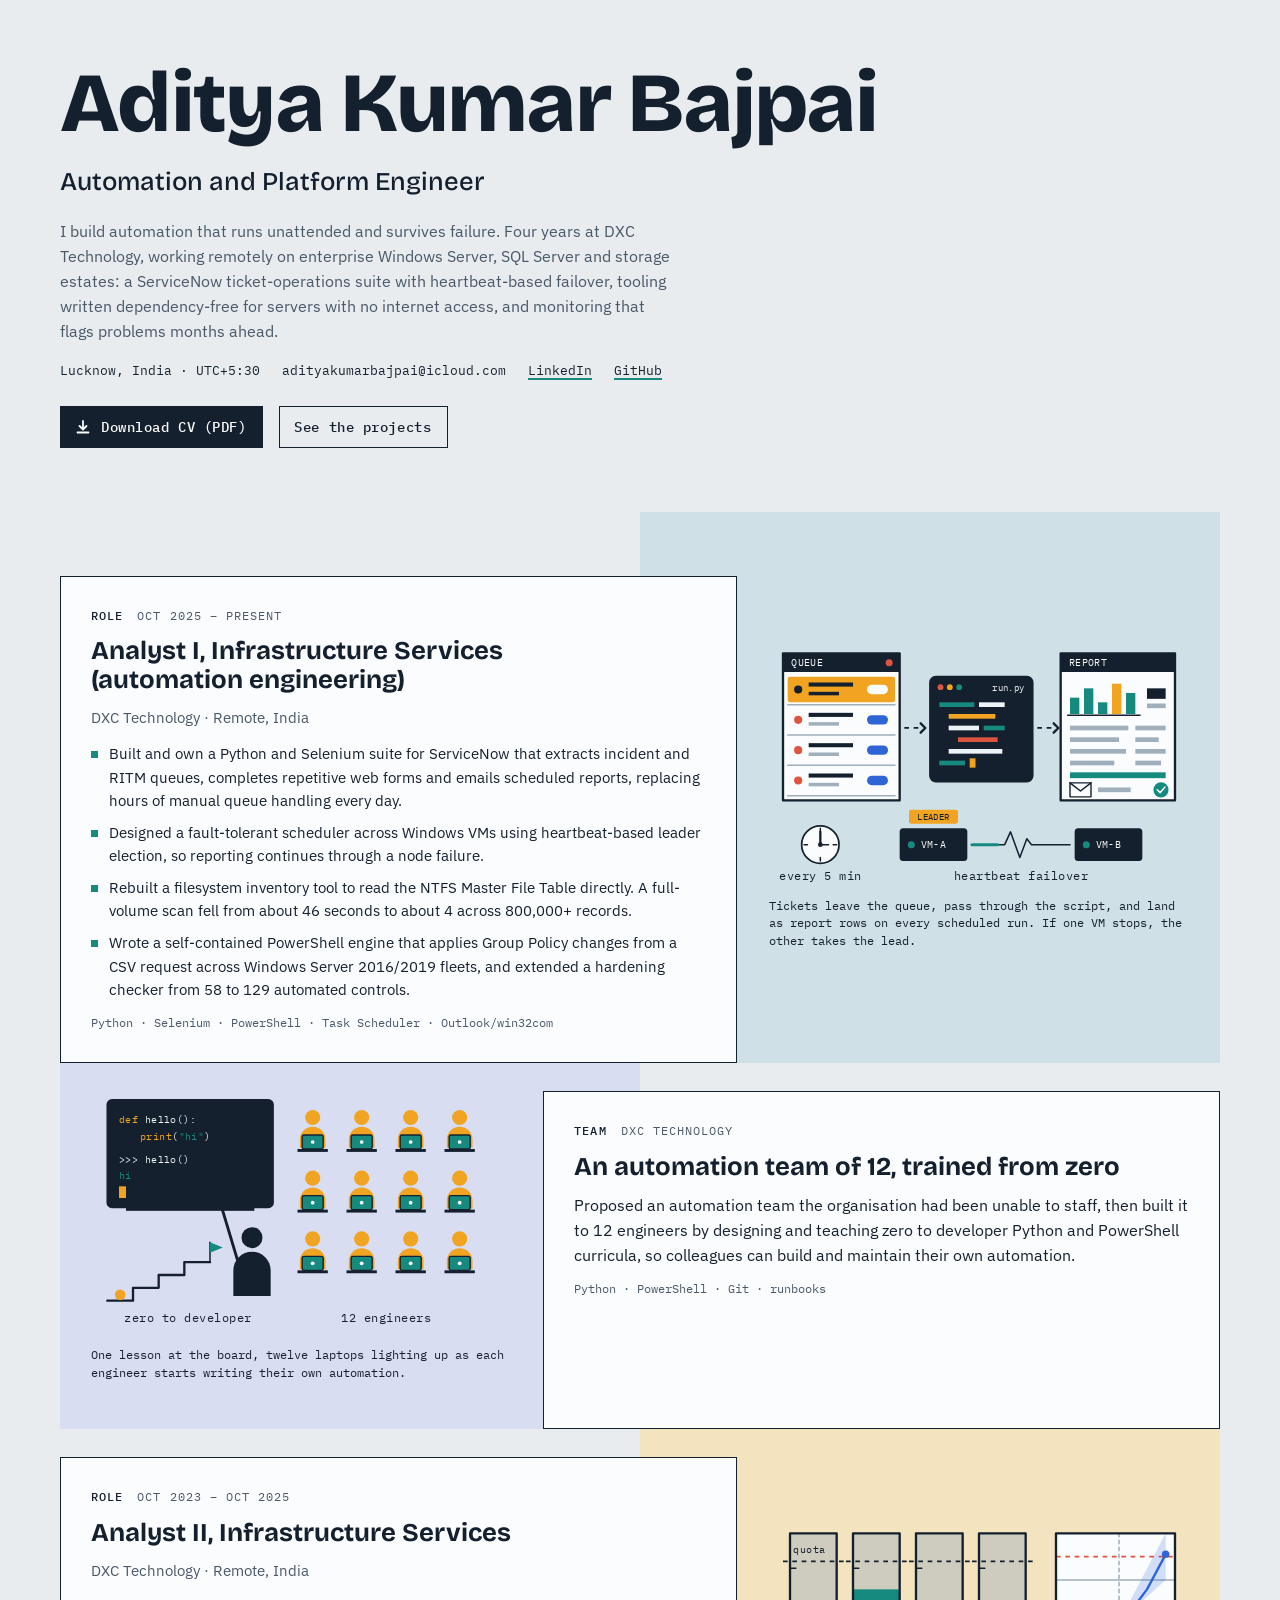
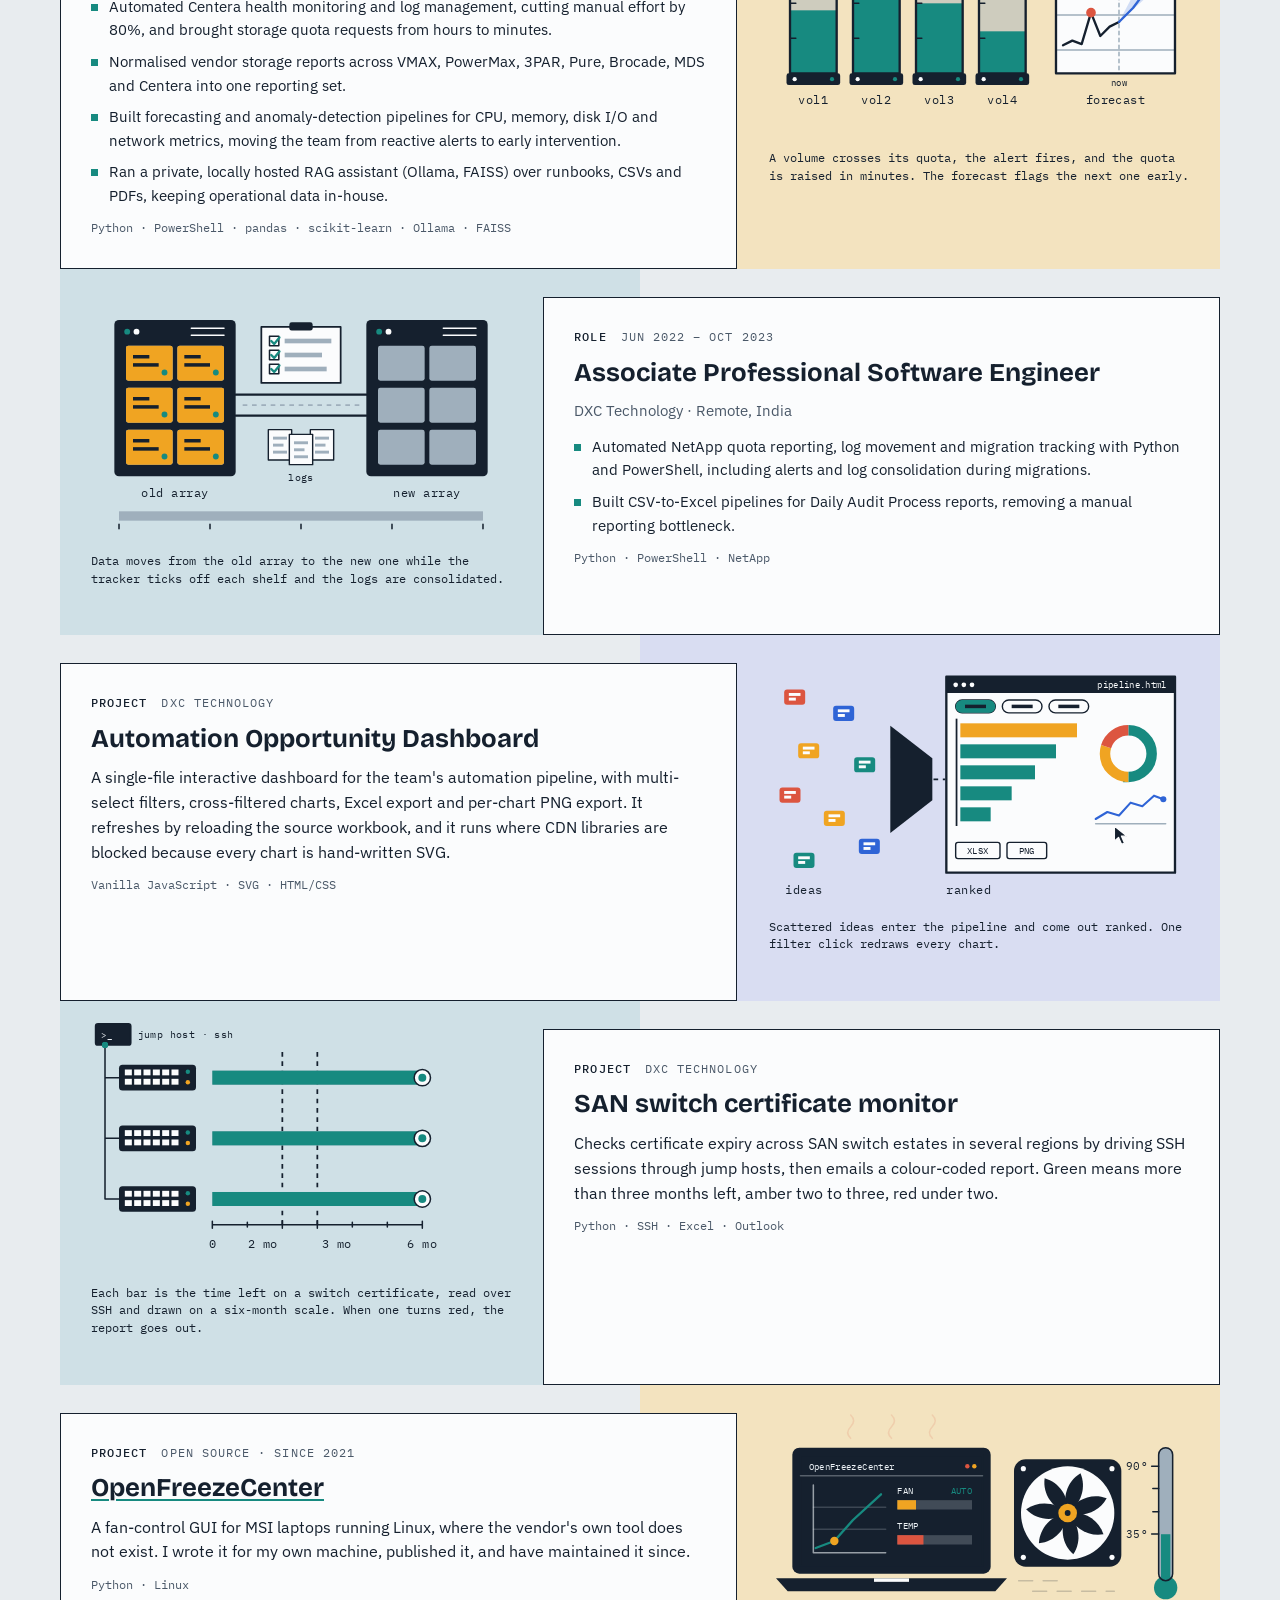
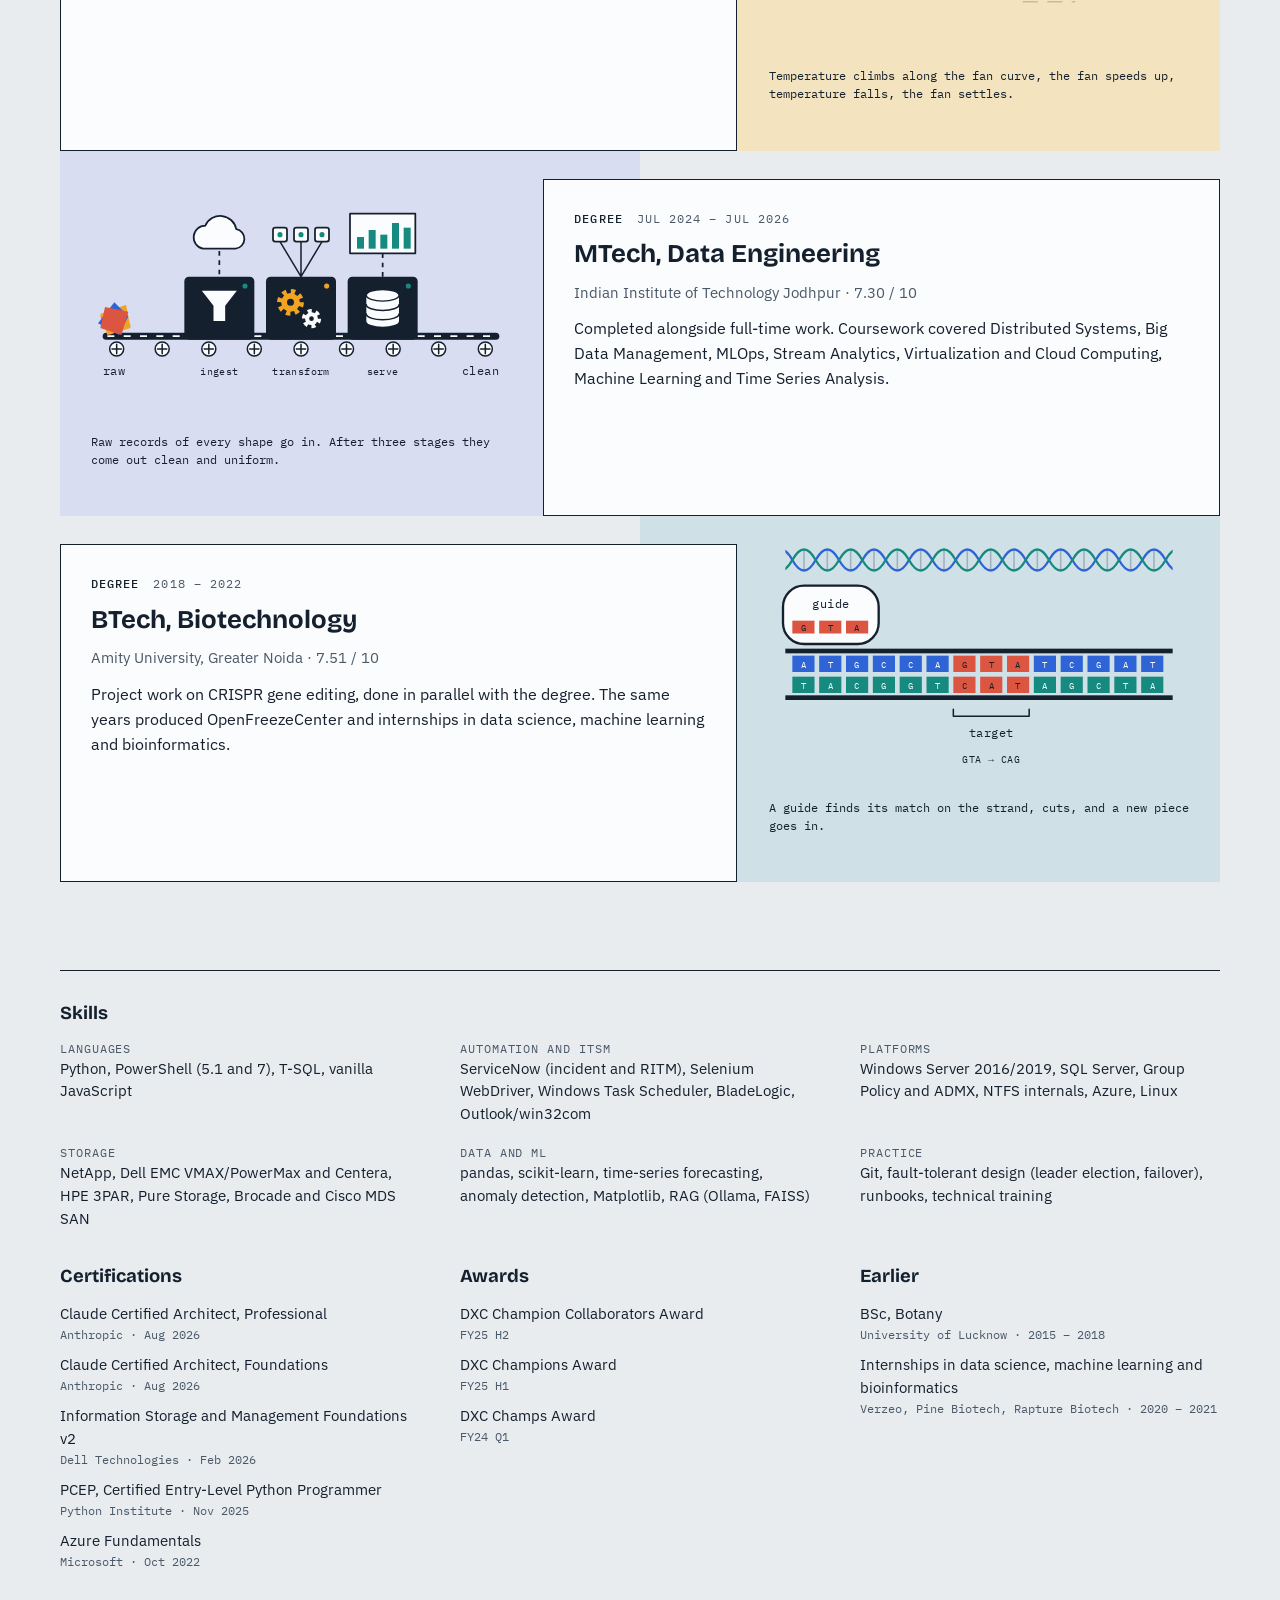
==== index.html @ f80a4e87 "Add files via upload" ====
<!doctype html>
<html lang="en">
<head>
<meta charset="utf-8">
<meta name="viewport" content="width=device-width,initial-scale=1,viewport-fit=cover">
<title>Aditya Kumar Bajpai</title>
<meta name="description" content="Automation and Platform Engineer. Resume, work history and projects.">
<meta name="author" content="Aditya Kumar Bajpai">
<meta name="referrer" content="no-referrer">
<meta property="og:title" content="Aditya Kumar Bajpai">
<meta property="og:description" content="Automation and Platform Engineer. Resume, work history and projects.">
<meta property="og:type" content="website">
<link rel="icon" href="data:image/svg+xml,%3Csvg xmlns='http://www.w3.org/2000/svg' viewBox='0 0 32 32'%3E%3Crect width='32' height='32' fill='%2315202E'/%3E%3Cpath d='M9 24 16 7l7 17M11.6 18.5h8.8' fill='none' stroke='%23F0A422' stroke-width='3' stroke-linecap='round' stroke-linejoin='round'/%3E%3C/svg%3E">
<link rel="stylesheet" href="fonts/fonts.css">
<style>:root{color-scheme:light;box-sizing:border-box;padding-top:env(safe-area-inset-top,0px);padding-bottom:env(safe-area-inset-bottom,0px)}html{scroll-padding-top:env(safe-area-inset-top,0px)}body{margin:0;padding:0}img{max-width:100%}[hidden]{display:none!important}</style>
</head>
<body>
<style>
/* Layout: one staggered column. Tiles alternate sides; each tile overlaps the drawing beside it and the drawing below it. */
:root{
  --bg:#E8ECEF; --surface:#FBFCFD; --ink:#15202E; --ink-2:#4A5868; --outline:#15202E;
  --sun:#F0A422; --teal:#178A80; --coral:#DC5540; --blue:#2F64D6; --mute:#9FAFBC;
  --field-a:#CFE0E6; --field-b:#F3E3BF; --field-c:#D9DDF2;
  --screen:#15202E; --screen-ink:#EEF3F7; --on-warm:#15202E;
  --display:"Bricolage Grotesque","Arial Narrow",Arial,sans-serif;
  --body:"IBM Plex Sans","Segoe UI",Helvetica,Arial,sans-serif;
  --mono:"IBM Plex Mono",ui-monospace,Consolas,"Courier New",monospace;
}
@media (prefers-color-scheme: dark){
  :root:not([data-theme="light"]){
    --bg:#0F1620; --surface:#1A2430; --ink:#E9EEF3; --ink-2:#A3B1BF; --outline:#5B6C7F;
    --sun:#F2B33D; --teal:#35B3A6; --coral:#EE6B56; --blue:#7CA1F4; --mute:#4A5A6C;
    --field-a:#14313A; --field-b:#3A2F17; --field-c:#222A52;
    --screen:#0A1119; --screen-ink:#E9EEF3; --on-warm:#10202A; color-scheme:dark;
  }
}
:root[data-theme="dark"]{
  --bg:#0F1620; --surface:#1A2430; --ink:#E9EEF3; --ink-2:#A3B1BF; --outline:#5B6C7F;
  --sun:#F2B33D; --teal:#35B3A6; --coral:#EE6B56; --blue:#7CA1F4; --mute:#4A5A6C;
  --field-a:#14313A; --field-b:#3A2F17; --field-c:#222A52;
    --screen:#0A1119; --screen-ink:#E9EEF3; --on-warm:#10202A; color-scheme:dark;
}
*{box-sizing:border-box}
body{background:var(--bg);color:var(--ink);font-family:var(--body);font-size:16px;line-height:1.55;margin:0}
.wrap{max-width:1240px;margin-inline:auto;padding-inline:clamp(16px,4vw,40px);padding-block:clamp(28px,6vw,64px)}
a{color:inherit;text-decoration-color:var(--teal);text-decoration-thickness:2px;text-underline-offset:3px}
a:focus-visible{outline:2px solid var(--blue);outline-offset:3px}

/* header */
.head{display:grid;gap:18px;margin-bottom:clamp(36px,6vw,64px)}
.head h1{font-family:var(--display);font-weight:800;font-size:clamp(2.5rem,7.4vw,5.25rem);line-height:.95;letter-spacing:-.02em;margin:0;text-wrap:balance}
.head .role{font-family:var(--display);font-weight:500;font-size:clamp(1.15rem,2.4vw,1.6rem);margin:0}
.head .intro{max-width:62ch;margin:0;color:var(--ink-2)}
.contact{display:flex;flex-wrap:wrap;gap:6px 22px;font-family:var(--mono);font-size:.82rem;margin:0;padding:0;list-style:none}
.contact li{min-width:0;overflow-wrap:anywhere}

.dl{display:flex;flex-wrap:wrap;align-items:center;gap:10px 16px;margin:6px 0 0}
.dl a.btn{display:inline-flex;align-items:center;gap:10px;font:500 .86rem var(--mono);letter-spacing:.04em;text-decoration:none;padding:11px 16px 11px 14px;border:1.5px solid var(--ink)}
.dl a.btn.solid{color:var(--surface);background:var(--ink)}
.dl a.btn:hover{background:var(--teal);border-color:var(--teal);color:var(--surface)}
.dl button{display:inline-flex;align-items:center;gap:10px;font:500 .86rem var(--mono);letter-spacing:.04em;color:var(--surface);background:var(--ink);border:1.5px solid var(--ink);padding:11px 16px 11px 14px;cursor:pointer}
.dl button:hover{background:var(--teal);border-color:var(--teal)}
.dl button:focus-visible{outline:2px solid var(--blue);outline-offset:3px}
.dl button:disabled{opacity:.6;cursor:default}
.dl svg{width:16px;height:16px;flex:none}
.dl span{font-family:var(--mono);font-size:.78rem;color:var(--ink-2)}

/* rows */
.rows{display:grid}
.row{display:grid;grid-template-columns:repeat(12,minmax(0,1fr));position:relative}
.row + .row{margin-top:-36px}
.tile{grid-row:1;grid-column:1 / span 7;z-index:2;margin-top:64px;background:var(--surface);border:1.5px solid var(--outline);padding:clamp(20px,3vw,30px);display:grid;gap:12px;align-content:start;min-width:0}
.anim{grid-row:1;grid-column:7 / span 6;z-index:1;margin:0;display:flex;flex-direction:column;justify-content:center;gap:10px;padding:52px 20px 48px calc(100% / 6 + 22px);min-width:0}
.row:nth-child(even) .tile{grid-column:6 / span 7}
.row:nth-child(even) .anim{grid-column:1 / span 6;padding:52px calc(100% / 6 + 22px) 48px 20px}
.f-a{background:var(--field-a)} .f-b{background:var(--field-b)} .f-c{background:var(--field-c)}
.anim svg{display:block;width:100%;height:auto;max-width:420px;margin-inline:auto}
.anim figcaption{font-family:var(--mono);font-size:.76rem;line-height:1.45;color:var(--ink);max-width:420px;margin-inline:auto;width:100%}

.kind{font-family:var(--mono);font-size:.74rem;letter-spacing:.09em;text-transform:uppercase;color:var(--ink-2);display:flex;flex-wrap:wrap;gap:4px 14px;margin:0;font-variant-numeric:tabular-nums}
.kind b{color:var(--ink);font-weight:500}
.tile h2{font-family:var(--display);font-weight:700;font-size:clamp(1.3rem,2.3vw,1.6rem);line-height:1.12;margin:0;text-wrap:balance}
.tile .org{margin:0;color:var(--ink-2);font-size:.95rem}
.tile p{margin:0}
.tile ul{margin:0;padding:0;list-style:none;display:grid;gap:8px}
.tile li{padding-left:18px;position:relative;font-size:.95rem}
.tile li::before{content:"";position:absolute;left:0;top:.6em;width:7px;height:7px;background:var(--teal)}
.stack{font-family:var(--mono);font-size:.76rem;color:var(--ink-2)}

/* closing */
.more{display:grid;grid-template-columns:repeat(3,minmax(0,1fr));gap:32px 40px;margin-top:clamp(48px,7vw,88px);border-top:1.5px solid var(--outline);padding-top:28px}
.more h2{font-family:var(--display);font-weight:700;font-size:1.15rem;margin:0 0 12px}
.more dl,.more ul{margin:0;padding:0;list-style:none;display:grid;gap:10px;font-size:.92rem}
.more dt{font-family:var(--mono);font-size:.72rem;letter-spacing:.08em;text-transform:uppercase;color:var(--ink-2)}
.more dd{margin:0}
.more li span{display:block;font-family:var(--mono);font-size:.74rem;color:var(--ink-2)}
.skills{grid-column:1 / -1}
.skills dl{grid-template-columns:repeat(3,minmax(0,1fr));gap:18px 40px}

@media (max-width:1100px){
  .anim,.row:nth-child(even) .anim{padding-top:44px;padding-bottom:40px}
}
/* below 920px the drawing sits above its tile at full width, so its labels stay readable */
@media (max-width:919px){
  .row{display:flex;flex-direction:column}
  .row + .row{margin-top:28px}
  .row .anim,.row:nth-child(even) .anim{order:0;padding:24px 20px 50px}
  .anim svg,.anim figcaption{max-width:540px}
  .row .tile{order:1;margin:-28px 14px 0}
  .more{grid-template-columns:repeat(2,minmax(0,1fr))}
  .skills dl{grid-template-columns:repeat(2,minmax(0,1fr))}
}
@media (max-width:600px){
  .row .anim,.row:nth-child(even) .anim{padding:18px 10px 44px}
  .row .tile{margin:-26px 10px 0}
  .more,.skills dl{grid-template-columns:minmax(0,1fr)}
  .head h1{font-size:clamp(2.3rem,11.5vw,3rem)}
}

/* drawings */
.anim .ink{fill:var(--ink)} .anim .paper{fill:var(--surface)} .anim .sun{fill:var(--sun)} .anim .teal{fill:var(--teal)}
.anim .coral{fill:var(--coral)} .anim .blue{fill:var(--blue)} .anim .mute{fill:var(--mute)}
.anim .warm{fill:var(--on-warm)} .anim .sink{fill:var(--screen-ink)}
.anim .scr{fill:var(--screen);stroke:var(--outline);stroke-width:1.5}
.anim .card{fill:var(--surface);stroke:var(--ink);stroke-width:1.5;stroke-linejoin:round}
.anim .ln{fill:none;stroke:var(--ink);stroke-width:2;stroke-linecap:round;stroke-linejoin:round}
.anim .ln-t{fill:none;stroke:var(--ink);stroke-width:1.3;stroke-linecap:round;stroke-linejoin:round}
.anim .dash{fill:none;stroke:var(--ink);stroke-width:1.5;stroke-dasharray:4 4}
.anim .flow{fill:none;stroke:var(--ink);stroke-width:1.5;stroke-dasharray:4 4;animation:flow .9s linear infinite}
@keyframes flow{to{stroke-dashoffset:-8}}
.anim .s-teal{stroke:var(--teal)} .anim .s-coral{stroke:var(--coral)} .anim .s-blue{stroke:var(--blue)} .anim .s-sun{stroke:var(--sun)}
.anim .s-mute{stroke:var(--mute)} .anim .s-paper{stroke:var(--surface)} .anim .s-sink{stroke:var(--screen-ink)}
.anim text{font-family:var(--mono);font-size:10.5px;fill:var(--ink);letter-spacing:.04em}
.anim text.sm{font-size:8.5px} .anim text.xs{font-size:7.5px}
.anim text.on-ink{fill:var(--surface)} .anim text.on-scr{fill:var(--screen-ink)} .anim text.on-warm{fill:var(--on-warm)}
.anim text .k{fill:var(--sun)} .anim text .s{fill:var(--teal)}
.fb{transform-box:fill-box;transform-origin:center}
.fb-l{transform-box:fill-box;transform-origin:0 50%}
.fb-r{transform-box:fill-box;transform-origin:100% 50%}
.fb-b{transform-box:fill-box;transform-origin:50% 100%}
.blink{animation:blink 1.6s steps(1) infinite;animation-delay:var(--d,0s)}
@keyframes blink{50%{opacity:.25}}
@keyframes spin{to{transform:rotate(360deg)}}

/* 1 ticket pipeline */
.a1-ticket{animation:a1-ticket 6s ease-in-out infinite}
@keyframes a1-ticket{0%{transform:translate(0,0) scale(1);opacity:1}28%{transform:translate(120px,34px) scale(.4);opacity:1}35%{transform:translate(120px,34px) scale(.15);opacity:0}36%,90%{transform:translate(0,0) scale(1);opacity:0}100%{transform:translate(0,0) scale(1);opacity:1}}
.a1-rows{animation:a1-rows 6s ease-in-out infinite}
@keyframes a1-rows{0%,36%{transform:translateY(0)}48%,100%{transform:translateY(-26px)}}
.a1-script{animation:a1-script 6s ease-in-out infinite}
@keyframes a1-script{0%,30%,50%,100%{transform:scale(1)}36%,44%{transform:scale(1.06)}}
.a1-code{animation:a1-code 6s ease-out infinite;animation-delay:calc(var(--i) * .12s)}
@keyframes a1-code{0%,30%{transform:scaleX(1)}31%{transform:scaleX(0)}38%,100%{transform:scaleX(1)}}
.a1-chip{opacity:0;animation:a1-chip 6s ease-in-out infinite}
@keyframes a1-chip{0%,44%{transform:translate(0,0);opacity:0}47%{transform:translate(0,0);opacity:1}62%{transform:translate(28px,41px);opacity:1}65%,100%{transform:translate(28px,41px);opacity:0}}
.a1-bar{animation:a1-bar 6s ease-out infinite;animation-delay:calc(var(--i) * .08s)}
@keyframes a1-bar{0%,58%{transform:scaleY(1)}62%{transform:scaleY(.3)}72%,100%{transform:scaleY(1)}}
.a1-row{animation:a1-row 6s ease-out infinite}
@keyframes a1-row{0%,61%{transform:scaleX(0)}68%,100%{transform:scaleX(1)}}
.a1-ok{animation:a1-ok 6s ease-out infinite}
@keyframes a1-ok{0%,64%{transform:scale(0)}70%{transform:scale(1.3)}74%,95%{transform:scale(1)}100%{transform:scale(0)}}
.a1-hand{transform-origin:44px 184px;animation:spin 6s linear infinite}
.anim .a1-pulse{stroke:var(--teal);stroke-width:2.6;stroke-dasharray:22 150;animation:a1-pulse 1.5s linear infinite}
@keyframes a1-pulse{from{stroke-dashoffset:22}to{stroke-dashoffset:-122}}
.a1-lead{animation:a1-lead 12s ease-in-out infinite}
@keyframes a1-lead{0%,42%{transform:translateX(0)}50%,90%{transform:translateX(150px)}98%,100%{transform:translateX(0)}}
.a1-nodeA{animation:a1-nodeA 12s ease-in-out infinite}
@keyframes a1-nodeA{0%,38%{opacity:1}42%,84%{opacity:.4}90%,100%{opacity:1}}
.anim .a1-ledA{fill:var(--teal);animation:a1-ledA 12s steps(1) infinite}
@keyframes a1-ledA{0%{fill:var(--teal)}40%{fill:var(--coral)}87%,100%{fill:var(--teal)}}

/* 2 training */
.a2-lid{fill:currentColor;stroke:var(--ink);stroke-width:1.2}
.anim .a2-logo{fill:var(--surface)} .anim .a2-base{fill:var(--ink)}
.a2-seat{fill:var(--sun);color:var(--teal);animation:a2-seat 9s ease-in-out infinite backwards;animation-delay:calc(var(--i) * .45s)}
@keyframes a2-seat{0%{fill:var(--mute);color:var(--mute)}6%,80%{fill:var(--sun);color:var(--teal)}90%,100%{fill:var(--mute);color:var(--mute)}}
.a2-cur{animation:a2-cur 1s steps(1) infinite}
@keyframes a2-cur{50%{opacity:0}}
.anim .a2-type{fill:var(--screen);transform:scaleX(0);animation:a2-type 9s steps(7,end) infinite}
@keyframes a2-type{0%,12%{transform:scaleX(1)}30%,100%{transform:scaleX(0)}}
.a2-out{animation:a2-out 9s steps(1) infinite}
@keyframes a2-out{0%{opacity:0}35%,100%{opacity:1}}
.a2-arm{transform-origin:127px 160px;animation:a2-arm 2.8s ease-in-out infinite alternate}
@keyframes a2-arm{from{transform:rotate(-5deg)}to{transform:rotate(7deg)}}
.a2-hop{animation:a2-hop 9s ease-in-out infinite}
@keyframes a2-hop{0%,8%{transform:translate(0,0)}14%{transform:translate(11px,-20px)}20%,30%{transform:translate(22px,-11px)}36%{transform:translate(33px,-31px)}42%,52%{transform:translate(44px,-22px)}58%{transform:translate(55px,-42px)}64%,92%{transform:translate(66px,-33px)}100%{transform:translate(0,0)}}
.a2-flag{animation:a2-flag 9s ease-in-out infinite}
@keyframes a2-flag{0%,62%{transform:scaleX(1)}66%{transform:scaleX(1.5)}72%,100%{transform:scaleX(1)}}

/* 3 quota */
.a3-f{transform:scaleY(var(--s));animation:a3-breathe 4s ease-in-out infinite alternate}
@keyframes a3-breathe{to{transform:scaleY(calc(var(--s) + .07))}}
.a3-hot{transform:scaleY(.5);animation:a3-hot 9s ease-in-out infinite}
@keyframes a3-hot{0%{transform:scaleY(.5);fill:var(--teal)}26%{fill:var(--teal)}27%{fill:var(--coral)}35%{transform:scaleY(.9)}62%{fill:var(--coral)}63%{fill:var(--teal)}80%{transform:scaleY(.9)}100%{transform:scaleY(.5);fill:var(--teal)}}
.a3-line{animation:a3-line 9s ease-in-out infinite}
@keyframes a3-line{0%,50%{transform:translateY(0)}62%,92%{transform:translateY(-18px)}100%{transform:translateY(0)}}
.a3-alert{opacity:0;animation:a3-alert 9s steps(1) infinite}
@keyframes a3-alert{0%{opacity:0}27%{opacity:1}36%{opacity:.25}42%{opacity:1}50%{opacity:.25}56%{opacity:1}63%,100%{opacity:0}}
.a3-req{opacity:0;animation:a3-req 9s ease-out infinite}
@keyframes a3-req{0%,42%{opacity:0;transform:translateY(8px)}48%,62%{opacity:1;transform:translateY(0)}68%,100%{opacity:0;transform:translateY(0)}}
.a3-ping{animation:a3-ping 1.8s ease-out infinite}
@keyframes a3-ping{from{transform:scale(1);opacity:1}to{transform:scale(3);opacity:0}}
.a3-fc{stroke-dasharray:1;stroke-dashoffset:0;animation:a3-fc 9s ease-in-out infinite}
@keyframes a3-fc{0%{stroke-dashoffset:1}30%,90%{stroke-dashoffset:0}100%{stroke-dashoffset:1}}
.a3-band{opacity:.2;animation:a3-band 9s ease-in-out infinite}
@keyframes a3-band{0%,12%{opacity:0}34%,88%{opacity:.2}100%{opacity:0}}
.a3-end{animation:a3-end 9s ease-in-out infinite}
@keyframes a3-end{0%,26%{opacity:0}32%,88%{opacity:1}100%{opacity:0}}

/* 4 migration */
.a4-b{animation:a4-b 10s ease-in-out infinite backwards;animation-delay:calc(var(--i) * .45s)}
@keyframes a4-b{0%{transform:translate(0,0) scale(1);opacity:1}3%{transform:translate(var(--m1),var(--dy)) scale(.45);opacity:1}8%{transform:translate(var(--m2),var(--dy)) scale(.45);opacity:1}11%{transform:translate(216px,0) scale(1);opacity:1}86%{transform:translate(216px,0) scale(1);opacity:1}92%{transform:translate(216px,0) scale(1);opacity:0}93%{transform:translate(0,0) scale(1);opacity:0}100%{transform:translate(0,0) scale(1);opacity:1}}
.a4-p{transform:scaleX(0);animation:a4-p 10s linear infinite}
@keyframes a4-p{0%,4%{transform:scaleX(0)}36%,88%{transform:scaleX(1)}93%,100%{transform:scaleX(0)}}
.a4-ck1{animation:a4-ck1 10s steps(1) infinite} .a4-ck2{animation:a4-ck2 10s steps(1) infinite} .a4-ck3{animation:a4-ck3 10s steps(1) infinite}
@keyframes a4-ck1{0%{opacity:0}17%{opacity:1}91%,100%{opacity:0}}
@keyframes a4-ck2{0%{opacity:0}26%{opacity:1}91%,100%{opacity:0}}
@keyframes a4-ck3{0%{opacity:0}35%{opacity:1}91%,100%{opacity:0}}
.a4-log{animation:a4-log 10s ease-in-out infinite}
@keyframes a4-log{0%,38%{transform:translateX(0)}50%,86%{transform:translateX(var(--tx))}96%,100%{transform:translateX(0)}}

/* 5 dashboard */
.a5-d{animation:a5-d 10s ease-in-out infinite backwards;animation-delay:calc(var(--i) * .2s)}
@keyframes a5-d{0%{transform:translate(0,0) scale(1);opacity:1}18%{transform:translate(var(--dx),var(--dy)) scale(.5);opacity:1}22%{transform:translate(var(--dx),var(--dy)) scale(.5);opacity:0}23%,88%{transform:translate(0,0) scale(1);opacity:0}100%{transform:translate(0,0) scale(1);opacity:1}}
.a5-bar{animation:a5-bar 10s ease-in-out infinite backwards;animation-delay:calc(var(--i) * .15s)}
@keyframes a5-bar{0%,24%{transform:scaleX(0)}40%,60%{transform:scaleX(1)}68%,90%{transform:scaleX(var(--s2))}97%,100%{transform:scaleX(0)}}
.a5-chip{animation:a5-chip 10s ease-in-out infinite}
@keyframes a5-chip{0%,59%{transform:translateX(0)}62%,94%{transform:translateX(40px)}98%,100%{transform:translateX(0)}}
.a5-donut{transform-origin:308px 88px;transform:rotate(-90deg);animation:a5-donut 10s ease-in-out infinite}
@keyframes a5-donut{0%,26%{transform:rotate(-90deg)}40%,60%{transform:rotate(270deg)}68%,100%{transform:rotate(630deg)}}
.a5-spark{stroke-dasharray:1;stroke-dashoffset:0;animation:a5-spark 10s ease-in-out infinite}
@keyframes a5-spark{0%,26%{stroke-dashoffset:1}44%,92%{stroke-dashoffset:0}100%{stroke-dashoffset:1}}
.a5-cur{transform:translate(296px,150px);animation:a5-cur 10s ease-in-out infinite}
@keyframes a5-cur{0%,48%{transform:translate(296px,150px)}58%,64%{transform:translate(216px,48px)}76%,84%{transform:translate(222px,172px)}96%,100%{transform:translate(296px,150px)}}
.anim .a5-btn{animation:a5-btn 10s steps(1) infinite}
@keyframes a5-btn{0%{fill:var(--surface)}78%{fill:var(--sun)}83%,100%{fill:var(--surface)}}

/* 6 certificates: track is 6 months wide, so 3 months = half, 2 months = one third */
.a6-f{fill:var(--teal);animation:a6-f 9s linear infinite;animation-delay:var(--d)}
@keyframes a6-f{0%{transform:scaleX(1);fill:var(--teal)}52.8%{fill:var(--teal)}53%{fill:var(--sun)}70.5%{fill:var(--sun)}70.6%{fill:var(--coral)}90%,100%{transform:scaleX(.15);fill:var(--coral)}}
.a6-tip{animation:a6-tip 9s linear infinite;animation-delay:var(--d)}
@keyframes a6-tip{0%{transform:translateX(0)}90%,100%{transform:translateX(-153px)}}
.anim .a6-seal{fill:var(--teal);animation:a6-seal 9s steps(1) infinite;animation-delay:var(--d)}
@keyframes a6-seal{0%{fill:var(--teal)}53%{fill:var(--sun)}70.6%,100%{fill:var(--coral)}}
.a6-m{opacity:0;animation:a6-m 9s steps(1) infinite;animation-delay:var(--d)}
@keyframes a6-m{0%{opacity:0}70.6%,100%{opacity:1}}
.a6-wig{animation:a6-wig .5s ease-in-out infinite alternate}
@keyframes a6-wig{from{transform:rotate(-4deg)}to{transform:rotate(4deg)}}
.a6-p{animation:a6-p 3s linear infinite;animation-delay:var(--d)}
@keyframes a6-p{0%{transform:translate(0,0);opacity:0}6%{opacity:1}72%{transform:translate(0,var(--dy));opacity:1}94%{transform:translate(12px,var(--dy));opacity:1}100%{transform:translate(12px,var(--dy));opacity:0}}

/* 7 fan control */
.a7-fan{transform-origin:256px 96px;animation:a7-fan 10s linear infinite}
@keyframes a7-fan{0%{transform:rotate(0)}25%{transform:rotate(180deg)}40%{transform:rotate(540deg)}70%{transform:rotate(1620deg)}85%{transform:rotate(1980deg)}100%{transform:rotate(2160deg)}}
.a7-temp{transform:scaleY(.35);animation:a7-temp 10s ease-in-out infinite}
@keyframes a7-temp{0%{transform:scaleY(.35);fill:var(--teal)}35%,60%{transform:scaleY(.9);fill:var(--coral)}90%,100%{transform:scaleY(.35);fill:var(--teal)}}
.anim .a7-bulb{fill:var(--teal);animation:a7-bulb 10s ease-in-out infinite}
@keyframes a7-bulb{0%{fill:var(--teal)}35%,60%{fill:var(--coral)}90%,100%{fill:var(--teal)}}
.a7-ui-t{transform:scaleX(.35);animation:a7-ui-t 10s ease-in-out infinite}
@keyframes a7-ui-t{0%{transform:scaleX(.35)}35%,60%{transform:scaleX(.9)}90%,100%{transform:scaleX(.35)}}
.a7-ui-f{transform:scaleX(.25);animation:a7-ui-f 10s ease-in-out infinite}
@keyframes a7-ui-f{0%{transform:scaleX(.25)}25%{transform:scaleX(.35)}45%,72%{transform:scaleX(1)}95%,100%{transform:scaleX(.25)}}
.a7-dot{animation:a7-dot 10s ease-in-out infinite}
@keyframes a7-dot{0%{transform:translate(0,0)}15%{transform:translate(16px,-18px)}35%,60%{transform:translate(36px,-36px)}78%{transform:translate(16px,-18px)}90%,100%{transform:translate(0,0)}}
.a7-heat{opacity:.15;animation:a7-heat 10s ease-in-out infinite,a7-rise 1.5s ease-in-out infinite alternate;animation-delay:0s,var(--d)}
@keyframes a7-heat{0%{opacity:.15}35%,60%{opacity:.95}90%,100%{opacity:.15}}
@keyframes a7-rise{from{transform:translateY(2px)}to{transform:translateY(-4px)}}
.a7-air{stroke-dasharray:12 9;opacity:.2;animation:a7-air .5s linear infinite,a7-airo 10s ease-in-out infinite}
@keyframes a7-air{to{stroke-dashoffset:-21}}
@keyframes a7-airo{0%,22%{opacity:.2}45%,72%{opacity:1}95%,100%{opacity:.2}}

/* 8 data pipeline */
.a8-item{animation:a8-item 7s linear infinite;animation-delay:var(--d)}
@keyframes a8-item{0%{transform:translateX(0);opacity:0}5%{opacity:1}95%{opacity:1}100%{transform:translateX(320px);opacity:0}}
.a8-raw{animation:a8-raw 7s steps(1) infinite;animation-delay:var(--d)}
@keyframes a8-raw{0%{opacity:1}50%,100%{opacity:0}}
.a8-clean{opacity:0;animation:a8-clean 7s steps(1) infinite;animation-delay:var(--d)}
@keyframes a8-clean{0%{opacity:0}50%,100%{opacity:1}}
.a8-belt{fill:none;stroke:var(--surface);stroke-width:1.5;stroke-dasharray:6 8;animation:a8-belt .7s linear infinite}
@keyframes a8-belt{to{stroke-dashoffset:-14}}
.a8-roll{animation:spin 1.4s linear infinite}
.a8-gear{animation:spin 4s linear infinite}
.a8-gear2{animation:spin 3s linear infinite reverse}
.a8-bar{animation:a8-bar 2.4s ease-in-out infinite alternate;animation-delay:var(--d)}
@keyframes a8-bar{from{transform:scaleY(.45)}to{transform:scaleY(1)}}

/* 9 gene edit */
.a9-helix{animation:a9-helix 3.2s linear infinite}
@keyframes a9-helix{to{transform:translateX(40px)}}
.a9-guide{animation:a9-guide 10s ease-in-out infinite}
@keyframes a9-guide{0%{transform:translateX(0);opacity:1}30%,48%{transform:translateX(138px);opacity:1}56%{transform:translateX(138px);opacity:0}57%,90%{transform:translateX(0);opacity:0}100%{transform:translateX(0);opacity:1}}
.a9-cut{opacity:0;animation:a9-cut 10s ease-in-out infinite}
@keyframes a9-cut{0%,35%{opacity:0}39%,50%{opacity:1}55%,100%{opacity:0}}
.a9-target{animation:a9-target 10s ease-in infinite}
@keyframes a9-target{0%,40%{transform:translateY(0);opacity:1}52%{transform:translateY(34px);opacity:0}90%{transform:translateY(34px);opacity:0}91%{transform:translateY(0);opacity:0}100%{transform:translateY(0);opacity:1}}
.a9-new{opacity:0;animation:a9-new 10s ease-out infinite}
@keyframes a9-new{0%,54%{transform:translateY(-46px);opacity:0}58%{transform:translateY(-46px);opacity:1}70%,88%{transform:translateY(0);opacity:1}96%,100%{transform:translateY(0);opacity:0}}
.a9-lab1{animation:a9-lab1 10s steps(1) infinite}
@keyframes a9-lab1{0%{opacity:1}56%{opacity:0}97%,100%{opacity:1}}
.a9-lab2{opacity:0;animation:a9-lab2 10s steps(1) infinite}
@keyframes a9-lab2{0%{opacity:0}66%{opacity:1}96%,100%{opacity:0}}

@media (prefers-reduced-motion: reduce){ .anim svg *{animation:none !important} }
</style>

<div class="wrap">
  <header class="head">
    <h1>Aditya Kumar Bajpai</h1>
    <p class="role">Automation and Platform Engineer</p>
    <p class="intro">I build automation that runs unattended and survives failure. Four years at DXC Technology, working remotely on enterprise Windows Server, SQL Server and storage estates: a ServiceNow ticket-operations suite with heartbeat-based failover, tooling written dependency-free for servers with no internet access, and monitoring that flags problems months ahead.</p>
    <ul class="contact">
      <li>Lucknow, India · UTC+5:30</li>
      <li>adityakumarbajpai@icloud.com</li>
      <li><a href="https://www.linkedin.com/in/aditya-kumar-bajpai-60b2851bb/">LinkedIn</a></li>
      <li><a href="https://github.com/YoCodingMonster">GitHub</a></li>
    </ul>
    <p class="dl"><a class="btn solid" href="Aditya-Kumar-Bajpai.pdf" download><svg viewBox="0 0 16 16" aria-hidden="true" fill="none" stroke="currentColor" stroke-width="1.8" stroke-linecap="round" stroke-linejoin="round"><path d="M8 2v8M4.5 7 8 10.5 11.5 7M2.5 13.5h11"/></svg>Download CV (PDF)</a><a class="btn" href="projects.html">See the projects</a></p>
  </header>

  <main class="rows">

    <!-- 1 -->
    <section class="row">
      <article class="tile">
        <p class="kind"><b>Role</b><span>Oct 2025 – Present</span></p>
        <h2>Analyst I, Infrastructure Services (automation engineering)</h2>
        <p class="org">DXC Technology · Remote, India</p>
        <ul>
          <li>Built and own a Python and Selenium suite for ServiceNow that extracts incident and RITM queues, completes repetitive web forms and emails scheduled reports, replacing hours of manual queue handling every day.</li>
          <li>Designed a fault-tolerant scheduler across Windows VMs using heartbeat-based leader election, so reporting continues through a node failure.</li>
          <li>Rebuilt a filesystem inventory tool to read the NTFS Master File Table directly. A full-volume scan fell from about 46 seconds to about 4 across 800,000+ records.</li>
          <li>Wrote a self-contained PowerShell engine that applies Group Policy changes from a CSV request across Windows Server 2016/2019 fleets, and extended a hardening checker from 58 to 129 automated controls.</li>
        </ul>
        <p class="stack">Python · Selenium · PowerShell · Task Scheduler · Outlook/win32com</p>
      </article>
      <figure class="anim f-a">
        <svg viewBox="0 0 360 220" role="img" aria-label="Tickets leave a queue, pass through a Python script and land in an emailed report, while two VMs trade leadership over a heartbeat">
          <defs><clipPath id="a1-clip"><rect x="12" y="36" width="100" height="110"/></clipPath></defs>
          <rect class="paper" x="12" y="20" width="100" height="126"/>
          <g clip-path="url(#a1-clip)"><g class="a1-rows"><circle class="coral" cx="25" cy="77" r="3.5"/><rect class="ink" x="34" y="71" width="38" height="3.5"/><rect class="mute" x="34" y="79" width="26" height="3"/><rect class="blue" x="84" y="73" width="18" height="8" rx="4"/><path class="ln-t s-mute" d="M16 64h92"/><circle class="coral" cx="25" cy="103" r="3.5"/><rect class="ink" x="34" y="97" width="38" height="3.5"/><rect class="mute" x="34" y="105" width="26" height="3"/><rect class="blue" x="84" y="99" width="18" height="8" rx="4"/><path class="ln-t s-mute" d="M16 90h92"/><circle class="coral" cx="25" cy="129" r="3.5"/><rect class="ink" x="34" y="123" width="38" height="3.5"/><rect class="mute" x="34" y="131" width="26" height="3"/><rect class="blue" x="84" y="125" width="18" height="8" rx="4"/><path class="ln-t s-mute" d="M16 116h92"/><circle class="coral" cx="25" cy="155" r="3.5"/><rect class="ink" x="34" y="149" width="38" height="3.5"/><rect class="mute" x="34" y="157" width="26" height="3"/><rect class="blue" x="84" y="151" width="18" height="8" rx="4"/><path class="ln-t s-mute" d="M16 142h92"/></g></g>
          <rect class="ink" x="12" y="20" width="100" height="16"/>
          <text class="on-ink sm" x="19" y="31">QUEUE</text><circle class="coral blink" cx="103" cy="28" r="3"/>
          <rect class="ln" x="12" y="20" width="100" height="126"/>
          <g class="a1-ticket fb"><rect class="sun" x="16" y="40" width="92" height="22" rx="2"/><circle class="warm" cx="25" cy="51" r="3.5"/><rect class="warm" x="34" y="45" width="38" height="3.5"/><rect class="warm" x="34" y="53" width="26" height="3"/><rect class="paper" x="84" y="47" width="18" height="8" rx="4"/></g>
          <path class="flow" d="M116 84h16"/><path class="ln" d="M130 80l4 4-4 4"/>
          <g class="a1-script fb">
            <rect class="scr" x="138" y="40" width="88" height="90" rx="5"/>
            <circle class="coral" cx="147" cy="49" r="2.5"/><circle class="sun" cx="155" cy="49" r="2.5"/><circle class="teal" cx="163" cy="49" r="2.5"/>
            <text class="on-scr xs" x="219" y="52" text-anchor="end">run.py</text>
            <g class="a1-code fb-l" style="--i:0"><rect class="teal" x="146" y="62" width="30" height="4"/><rect class="sink" x="180" y="62" width="22" height="4"/></g><g class="a1-code fb-l" style="--i:1"><rect class="sun" x="154" y="72" width="40" height="4"/></g><g class="a1-code fb-l" style="--i:2"><rect class="sink" x="154" y="82" width="26" height="4"/><rect class="teal" x="184" y="82" width="18" height="4"/></g><g class="a1-code fb-l" style="--i:3"><rect class="coral" x="162" y="92" width="34" height="4"/></g><g class="a1-code fb-l" style="--i:4"><rect class="sink" x="154" y="102" width="46" height="4"/></g><g class="a1-code fb-l" style="--i:5"><rect class="teal" x="146" y="112" width="22" height="4"/></g>
            <rect class="sun a2-cur" x="172" y="110" width="5" height="8"/>
          </g>
          <path class="flow" d="M230 84h16"/><path class="ln" d="M244 80l4 4-4 4"/>
          <rect class="paper" x="250" y="20" width="98" height="126"/>
          <rect class="ink" x="250" y="20" width="98" height="16"/>
          <text class="on-ink sm" x="257" y="31">REPORT</text>
          <rect class="teal a1-bar fb-b" style="--i:0" x="258" y="58" width="8" height="14"/><rect class="teal a1-bar fb-b" style="--i:1" x="270" y="50" width="8" height="22"/><rect class="teal a1-bar fb-b" style="--i:2" x="282" y="62" width="8" height="10"/><rect class="sun a1-bar fb-b" style="--i:3" x="294" y="46" width="8" height="26"/><rect class="teal a1-bar fb-b" style="--i:4" x="306" y="54" width="8" height="18"/>
          <path class="ln-t" d="M256 73h62"/>
          <rect class="ink" x="324" y="50" width="16" height="9"/><rect class="mute" x="324" y="63" width="16" height="4"/>
          <rect class="mute" x="258" y="82" width="50" height="4"/><rect class="mute" x="314" y="82" width="26" height="4"/><rect class="mute" x="258" y="92" width="42" height="4"/><rect class="mute" x="314" y="92" width="20" height="4"/><rect class="mute" x="258" y="102" width="48" height="4"/><rect class="mute" x="314" y="102" width="26" height="4"/><rect class="mute" x="258" y="112" width="38" height="4"/><rect class="mute" x="314" y="112" width="22" height="4"/>
          <rect class="teal a1-row fb-l" x="258" y="122" width="82" height="5"/>
          <rect class="card" x="258" y="131" width="18" height="12" style="stroke-width:1.2"/><path class="ln-t" d="M258 131l9 7 9-7"/>
          <rect class="mute" x="282" y="135" width="28" height="4"/>
          <g class="a1-ok fb"><circle class="teal" cx="336" cy="137" r="6.5"/><path class="ln-t s-paper" d="M332.8 137l2.4 2.4 4.2-4.8"/></g>
          <rect class="ln" x="250" y="20" width="98" height="126"/>
          <rect class="teal a1-chip" x="230" y="81" width="14" height="6"/>
          <circle class="card" cx="44" cy="184" r="16"/>
          <path class="ln-t" d="M44 170v3M44 195v3M30 184h3M55 184h3"/>
          <path class="ln-t" d="M44 184h7"/><path class="ln a1-hand" d="M44 184v-11"/><circle class="ink" cx="44" cy="184" r="2"/>
          <text x="44" y="214" text-anchor="middle">every 5 min</text>
          <path class="ln-t" d="M174 184h28l5-11 8 22 6-16 4 5h33"/>
          <path class="ln-t a1-pulse" d="M174 184h28l5-11 8 22 6-16 4 5h33"/>
          <g class="a1-nodeA"><rect class="ink" x="112" y="170" width="58" height="28" rx="3"/><circle class="a1-ledA" cx="122" cy="184" r="3"/><text class="on-ink sm" x="130" y="187">VM-A</text></g>
          <rect class="ink" x="262" y="170" width="58" height="28" rx="3"/><circle class="teal blink" cx="272" cy="184" r="3"/><text class="on-ink sm" x="280" y="187">VM-B</text>
          <g class="a1-lead"><rect class="sun" x="120" y="154" width="42" height="12" rx="2"/><text class="on-warm xs" x="141" y="163" text-anchor="middle">LEADER</text></g>
          <text x="216" y="214" text-anchor="middle">heartbeat failover</text>
        </svg>
        <figcaption>Tickets leave the queue, pass through the script, and land as report rows on every scheduled run. If one VM stops, the other takes the lead.</figcaption>
      </figure>
    </section>

    <!-- 2 -->
    <section class="row">
      <article class="tile">
        <p class="kind"><b>Team</b><span>DXC Technology</span></p>
        <h2>An automation team of 12, trained from zero</h2>
        <p>Proposed an automation team the organisation had been unable to staff, then built it to 12 engineers by designing and teaching zero to developer Python and PowerShell curricula, so colleagues can build and maintain their own automation.</p>
        <p class="stack">Python · PowerShell · Git · runbooks</p>
      </article>
      <figure class="anim f-c">
        <svg viewBox="0 0 360 220" role="img" aria-label="A trainer points at a code board while a dot climbs four steps and twelve engineers at laptops light up one by one">
          <defs><g id="a2-seat"><circle cx="0" cy="-1" r="6.5"/><path d="M-11 25v-7a11 11 0 0 1 22 0v7z"/><rect class="a2-lid" x="-9" y="14" width="18" height="12" rx="1.5"/><circle class="a2-logo" cx="0" cy="20" r="1.6"/><rect class="a2-base" x="-13" y="26" width="26" height="2.5"/></g></defs>
          <rect class="scr" x="14" y="18" width="142" height="92" rx="4"/>
          <rect class="ink" x="30" y="110" width="110" height="3"/>
          <text class="on-scr" x="24" y="38" style="font-size:9px"><tspan class="k">def</tspan> hello():</text>
          <text class="on-scr" x="42" y="52" style="font-size:9px"><tspan class="k">print</tspan>(<tspan class="s">"hi"</tspan>)</text>
          <text class="on-scr" x="24" y="72" style="font-size:9px">&gt;&gt;&gt; hello()</text>
          <rect class="a2-type fb-r" x="46.5" y="63" width="46" height="12"/>
          <text class="on-scr a2-out" x="24" y="86" style="font-size:9px"><tspan class="s">hi</tspan></text>
          <rect class="sun a2-cur" x="24" y="92" width="6" height="10"/>
          <path class="ln a2-arm" d="M127 160L109 100" style="stroke-width:2.5"/>
          <circle class="ink" cx="138" cy="136" r="9"/><path class="ink" d="M122 186v-22a16 16 0 0 1 32 0v22z"/>
          <path class="ln" d="M14 190h22v-11h22v-11h22v-11h22"/>
          <path class="ln-t" d="M102 157v-17"/><path class="teal a2-flag fb-l" d="M102 140l11 4.5-11 4.5z"/>
          <circle class="sun a2-hop" cx="25" cy="185" r="4.5"/>
          <use href="#a2-seat" x="190" y="34" class="a2-seat" style="--i:0"/><use href="#a2-seat" x="232" y="34" class="a2-seat" style="--i:1"/><use href="#a2-seat" x="274" y="34" class="a2-seat" style="--i:2"/><use href="#a2-seat" x="316" y="34" class="a2-seat" style="--i:3"/><use href="#a2-seat" x="190" y="86" class="a2-seat" style="--i:4"/><use href="#a2-seat" x="232" y="86" class="a2-seat" style="--i:5"/><use href="#a2-seat" x="274" y="86" class="a2-seat" style="--i:6"/><use href="#a2-seat" x="316" y="86" class="a2-seat" style="--i:7"/><use href="#a2-seat" x="190" y="138" class="a2-seat" style="--i:8"/><use href="#a2-seat" x="232" y="138" class="a2-seat" style="--i:9"/><use href="#a2-seat" x="274" y="138" class="a2-seat" style="--i:10"/><use href="#a2-seat" x="316" y="138" class="a2-seat" style="--i:11"/>
          <text x="253" y="208" text-anchor="middle">12 engineers</text>
          <text x="83" y="208" text-anchor="middle">zero to developer</text>
        </svg>
        <figcaption>One lesson at the board, twelve laptops lighting up as each engineer starts writing their own automation.</figcaption>
      </figure>
    </section>

    <!-- 3 -->
    <section class="row">
      <article class="tile">
        <p class="kind"><b>Role</b><span>Oct 2023 – Oct 2025</span></p>
        <h2>Analyst II, Infrastructure Services</h2>
        <p class="org">DXC Technology · Remote, India</p>
        <ul>
          <li>Automated Centera health monitoring and log management, cutting manual effort by 80%, and brought storage quota requests from hours to minutes.</li>
          <li>Normalised vendor storage reports across VMAX, PowerMax, 3PAR, Pure, Brocade, MDS and Centera into one reporting set.</li>
          <li>Built forecasting and anomaly-detection pipelines for CPU, memory, disk I/O and network metrics, moving the team from reactive alerts to early intervention.</li>
          <li>Ran a private, locally hosted RAG assistant (Ollama, FAISS) over runbooks, CSVs and PDFs, keeping operational data in-house.</li>
        </ul>
        <p class="stack">Python · PowerShell · pandas · scikit-learn · Ollama · FAISS</p>
      </article>
      <figure class="anim f-b">
        <svg viewBox="0 0 360 220" role="img" aria-label="Four storage volumes; one crosses its quota, an alert fires and the quota is raised, beside a chart that forecasts usage and marks an anomaly">
          <rect class="mute" opacity=".45" x="18" y="44" width="40" height="120"/><rect class="teal a3-f fb-b" style="--s:0.45;animation-delay:0s" x="18" y="44" width="40" height="120"/><path class="ln-t" d="M18 74h5M18 104h5M18 134h5"/><rect class="ln" x="18" y="44" width="40" height="120"/><rect class="ink" x="15" y="164" width="46" height="10" rx="2"/><circle class="paper" cx="22" cy="169" r="1.8"/><circle class="teal blink" style="--d:-0.0s" cx="54" cy="169" r="1.8"/><text x="38" y="190" text-anchor="middle">vol1</text>
          <rect class="mute" opacity=".45" x="72" y="44" width="40" height="120"/><rect class="teal a3-f fb-b" style="--s:0.6;animation-delay:-1.5s" x="72" y="44" width="40" height="120"/><path class="ln-t" d="M72 74h5M72 104h5M72 134h5"/><rect class="ln" x="72" y="44" width="40" height="120"/><rect class="ink" x="69" y="164" width="46" height="10" rx="2"/><circle class="paper" cx="76" cy="169" r="1.8"/><circle class="teal blink" style="--d:-0.4s" cx="108" cy="169" r="1.8"/><text x="92" y="190" text-anchor="middle">vol2</text>
          <rect class="mute" opacity=".45" x="126" y="44" width="40" height="120"/><rect class="teal a3-hot fb-b" x="126" y="44" width="40" height="120"/><path class="ln-t" d="M126 74h5M126 104h5M126 134h5"/><rect class="ln" x="126" y="44" width="40" height="120"/><rect class="ink" x="123" y="164" width="46" height="10" rx="2"/><circle class="paper" cx="130" cy="169" r="1.8"/><circle class="teal blink" style="--d:-0.8s" cx="162" cy="169" r="1.8"/><text x="146" y="190" text-anchor="middle">vol3</text>
          <rect class="mute" opacity=".45" x="180" y="44" width="40" height="120"/><rect class="teal a3-f fb-b" style="--s:0.3;animation-delay:-2.6s" x="180" y="44" width="40" height="120"/><path class="ln-t" d="M180 74h5M180 104h5M180 134h5"/><rect class="ln" x="180" y="44" width="40" height="120"/><rect class="ink" x="177" y="164" width="46" height="10" rx="2"/><circle class="paper" cx="184" cy="169" r="1.8"/><circle class="teal blink" style="--d:-1.2s" cx="216" cy="169" r="1.8"/><text x="200" y="190" text-anchor="middle">vol4</text>
          
          <path class="dash" d="M12 68h52M66 68h52M174 68h52"/>
          <path class="dash a3-line" d="M120 68h52"/>
          <text class="sm" x="21" y="61">quota</text>
          <g class="a3-alert"><path class="coral" d="M146 8l14 25h-28z"/><rect class="paper" x="144.8" y="17" width="2.4" height="8"/><rect class="paper" x="144.8" y="27" width="2.4" height="2.4"/></g>
          <g class="a3-req"><rect class="card" x="170" y="13" width="50" height="16" rx="8" style="stroke-width:1.2"/><text class="xs" x="195" y="24" text-anchor="middle">+ quota</text></g>
          <rect class="paper" x="246" y="44" width="102" height="120"/>
          <path class="ln-t s-mute" d="M246 84h102M246 114h102M246 144h102"/>
          <path class="ln-t s-mute" d="M300 44v120" style="stroke-dasharray:3 3"/>
          <path class="dash s-coral" d="M246 64h102"/>
          <path class="blue a3-band" d="M300 120L340 44v40z"/>
          <path class="ln" d="M252 140l8-4 8 3 8-27 8 20 8-8 8-4"/>
          <path class="ln s-blue a3-fc" pathLength="1" d="M300 120l12-12 12-16 16-30"/>
          <circle class="blue a3-end" cx="340" cy="62" r="3.2"/>
          <circle class="ln-t s-coral a3-ping fb" cx="276" cy="112" r="3.5"/><circle class="coral" cx="276" cy="112" r="3.5"/>
          <rect class="ln" x="246" y="44" width="102" height="120"/>
          <text class="xs" x="300" y="175" text-anchor="middle">now</text>
          <text x="297" y="190" text-anchor="middle">forecast</text>
        </svg>
        <figcaption>A volume crosses its quota, the alert fires, and the quota is raised in minutes. The forecast flags the next one early.</figcaption>
      </figure>
    </section>

    <!-- 4 -->
    <section class="row">
      <article class="tile">
        <p class="kind"><b>Role</b><span>Jun 2022 – Oct 2023</span></p>
        <h2>Associate Professional Software Engineer</h2>
        <p class="org">DXC Technology · Remote, India</p>
        <ul>
          <li>Automated NetApp quota reporting, log movement and migration tracking with Python and PowerShell, including alerts and log consolidation during migrations.</li>
          <li>Built CSV-to-Excel pipelines for Daily Audit Process reports, removing a manual reporting bottleneck.</li>
        </ul>
        <p class="stack">Python · PowerShell · NetApp</p>
      </article>
      <figure class="anim f-a">
        <svg viewBox="0 0 360 220" role="img" aria-label="Drive blocks leave an old storage array through a pipe and fill a new one while a checklist ticks off, logs merge and a progress bar fills">
          <rect class="ink" x="20" y="30" width="104" height="134" rx="4"/><circle class="teal blink" cx="31" cy="40" r="2.5"/><circle class="paper" cx="39" cy="40" r="2.5"/><path class="ln-t s-paper" d="M86 37h28M86 43h28"/><g class="mute"><rect x="30" y="52" width="40" height="30" rx="2"/><rect x="74" y="52" width="40" height="30" rx="2"/><rect x="30" y="88" width="40" height="30" rx="2"/><rect x="74" y="88" width="40" height="30" rx="2"/><rect x="30" y="124" width="40" height="30" rx="2"/><rect x="74" y="124" width="40" height="30" rx="2"/></g>
          <rect class="ink" x="236" y="30" width="104" height="134" rx="4"/><circle class="teal blink" cx="247" cy="40" r="2.5"/><circle class="paper" cx="255" cy="40" r="2.5"/><path class="ln-t s-paper" d="M302 37h28M302 43h28"/><g class="mute"><rect x="246" y="52" width="40" height="30" rx="2"/><rect x="290" y="52" width="40" height="30" rx="2"/><rect x="246" y="88" width="40" height="30" rx="2"/><rect x="290" y="88" width="40" height="30" rx="2"/><rect x="246" y="124" width="40" height="30" rx="2"/><rect x="290" y="124" width="40" height="30" rx="2"/></g>
          <path class="ln" d="M124 94h112M124 112h112"/>
          <path class="flow s-mute" d="M130 103h100"/>
          <rect class="card" x="146" y="36" width="68" height="48"/><rect class="ink" x="170" y="32" width="20" height="7" rx="2"/>
          <rect class="ln-t" x="153" y="44" width="8" height="8"/><rect class="mute" x="166" y="46" width="40" height="4"/><path class="ln-t s-teal a4-ck1" style="stroke-width:2" d="M154.5 48l2.5 2.5 4.5-5.5"/><rect class="ln-t" x="153" y="56" width="8" height="8"/><rect class="mute" x="166" y="58" width="32" height="4"/><path class="ln-t s-teal a4-ck2" style="stroke-width:2" d="M154.5 60l2.5 2.5 4.5-5.5"/><rect class="ln-t" x="153" y="68" width="8" height="8"/><rect class="mute" x="166" y="70" width="36" height="4"/><path class="ln-t s-teal a4-ck3" style="stroke-width:2" d="M154.5 72l2.5 2.5 4.5-5.5"/>
          <g class="a4-log" style="--tx:18px"><rect class="card" x="152" y="124" width="20" height="26" style="stroke-width:1.2"/><rect class="mute" x="156" y="130" width="12" height="2.5"/><rect class="mute" x="156" y="136" width="9" height="2.5"/><rect class="mute" x="156" y="142" width="12" height="2.5"/></g><g class="a4-log" style="--tx:-18px"><rect class="card" x="188" y="124" width="20" height="26" style="stroke-width:1.2"/><rect class="mute" x="192" y="130" width="12" height="2.5"/><rect class="mute" x="192" y="136" width="9" height="2.5"/><rect class="mute" x="192" y="142" width="12" height="2.5"/></g><g class="a4-log" style="--tx:0px"><rect class="card" x="170" y="128" width="20" height="26" style="stroke-width:1.2"/><rect class="mute" x="174" y="134" width="12" height="2.5"/><rect class="mute" x="174" y="140" width="9" height="2.5"/><rect class="mute" x="174" y="146" width="12" height="2.5"/></g>
          <text class="sm" x="180" y="168" text-anchor="middle">logs</text>
          <g class="a4-b fb" style="--i:0;--dy:36px;--m1:40px;--m2:132px"><rect class="sun" x="74" y="52" width="40" height="30" rx="2"/><rect class="warm" x="80" y="60" width="14" height="3"/><rect class="warm" x="80" y="67" width="22" height="3"/><circle class="teal" cx="107" cy="75" r="2.5"/></g><g class="a4-b fb" style="--i:1;--dy:36px;--m1:84px;--m2:176px"><rect class="sun" x="30" y="52" width="40" height="30" rx="2"/><rect class="warm" x="36" y="60" width="14" height="3"/><rect class="warm" x="36" y="67" width="22" height="3"/><circle class="teal" cx="63" cy="75" r="2.5"/></g><g class="a4-b fb" style="--i:2;--dy:0px;--m1:40px;--m2:132px"><rect class="sun" x="74" y="88" width="40" height="30" rx="2"/><rect class="warm" x="80" y="96" width="14" height="3"/><rect class="warm" x="80" y="103" width="22" height="3"/><circle class="teal" cx="107" cy="111" r="2.5"/></g><g class="a4-b fb" style="--i:3;--dy:0px;--m1:84px;--m2:176px"><rect class="sun" x="30" y="88" width="40" height="30" rx="2"/><rect class="warm" x="36" y="96" width="14" height="3"/><rect class="warm" x="36" y="103" width="22" height="3"/><circle class="teal" cx="63" cy="111" r="2.5"/></g><g class="a4-b fb" style="--i:4;--dy:-36px;--m1:40px;--m2:132px"><rect class="sun" x="74" y="124" width="40" height="30" rx="2"/><rect class="warm" x="80" y="132" width="14" height="3"/><rect class="warm" x="80" y="139" width="22" height="3"/><circle class="teal" cx="107" cy="147" r="2.5"/></g><g class="a4-b fb" style="--i:5;--dy:-36px;--m1:84px;--m2:176px"><rect class="sun" x="30" y="124" width="40" height="30" rx="2"/><rect class="warm" x="36" y="132" width="14" height="3"/><rect class="warm" x="36" y="139" width="22" height="3"/><circle class="teal" cx="63" cy="147" r="2.5"/></g>
          <text x="72" y="182" text-anchor="middle">old array</text><text x="288" y="182" text-anchor="middle">new array</text>
          <rect class="mute" x="24" y="194" width="312" height="8"/><rect class="teal a4-p fb-l" x="24" y="194" width="312" height="8"/>
          <path class="ln-t" d="M24 205v4M102 205v4M180 205v4M258 205v4M336 205v4"/>
        </svg>
        <figcaption>Data moves from the old array to the new one while the tracker ticks off each shelf and the logs are consolidated.</figcaption>
      </figure>
    </section>

    <!-- 5 -->
    <section class="row">
      <article class="tile">
        <p class="kind"><b>Project</b><span>DXC Technology</span></p>
        <h2>Automation Opportunity Dashboard</h2>
        <p>A single-file interactive dashboard for the team's automation pipeline, with multi-select filters, cross-filtered charts, Excel export and per-chart PNG export. It refreshes by reloading the source workbook, and it runs where CDN libraries are blocked because every chart is hand-written SVG.</p>
        <p class="stack">Vanilla JavaScript · SVG · HTML/CSS</p>
      </article>
      <figure class="anim f-c">
        <svg viewBox="0 0 360 220" role="img" aria-label="Idea cards flow through a funnel into a dashboard window where ranked bars, a donut and a trend line redraw as a cursor clicks a filter and an export button">
          <path class="ink" d="M104 64l36 28v36l-36 28z"/>
          <path class="flow" d="M141 110h10"/>
          <rect class="paper" x="152" y="22" width="196" height="168"/>
          <rect class="ink" x="152" y="22" width="196" height="14"/>
          <circle class="paper" cx="160" cy="29" r="2"/><circle class="paper" cx="167" cy="29" r="2"/><circle class="paper" cx="174" cy="29" r="2"/>
          <text class="on-ink xs" x="341" y="32" text-anchor="end">pipeline.html</text>
          <rect class="card" x="160" y="42" width="34" height="11" rx="5.5" style="stroke-width:1.2"/><rect class="card" x="200" y="42" width="34" height="11" rx="5.5" style="stroke-width:1.2"/><rect class="card" x="240" y="42" width="34" height="11" rx="5.5" style="stroke-width:1.2"/><rect class="teal a5-chip" x="160" y="42" width="34" height="11" rx="5.5"/><rect class="ink" x="168" y="46" width="18" height="3"/><rect class="ink" x="208" y="46" width="18" height="3"/><rect class="ink" x="248" y="46" width="18" height="3"/>
          <rect class="ink" x="160" y="58" width="1.5" height="92"/>
          <rect class="sun a5-bar fb-l" style="--i:0;--s2:0.62" x="164" y="62" width="100" height="12"/><rect class="teal a5-bar fb-l" style="--i:1;--s2:0.58" x="164" y="80" width="82" height="12"/><rect class="teal a5-bar fb-l" style="--i:2;--s2:0.5" x="164" y="98" width="64" height="12"/><rect class="teal a5-bar fb-l" style="--i:3;--s2:0.64" x="164" y="116" width="44" height="12"/><rect class="teal a5-bar fb-l" style="--i:4;--s2:0.46" x="164" y="134" width="26" height="12"/>
          <g class="a5-donut" fill="none" stroke-width="9">
            <circle class="s-teal" cx="308" cy="88" r="20" pathLength="100" stroke-dasharray="50 100" style="stroke:var(--teal)"/>
            <circle cx="308" cy="88" r="20" pathLength="100" stroke-dasharray="30 100" stroke-dashoffset="-50" style="stroke:var(--sun)"/>
            <circle cx="308" cy="88" r="20" pathLength="100" stroke-dasharray="20 100" stroke-dashoffset="-80" style="stroke:var(--coral)"/>
          </g>
          <path class="ln-t s-mute" d="M280 148h60"/>
          <path class="ln s-blue a5-spark" pathLength="1" d="M280 144l10-6 10 3 10-11 10 3 10-9 8 3" style="stroke-width:1.8"/>
          <circle class="blue" cx="338" cy="127" r="2.6"/>
          <rect class="card" x="160" y="164" width="38" height="14" rx="2" style="stroke-width:1.2"/><text class="xs" x="179" y="174" text-anchor="middle">XLSX</text>
          <rect class="card a5-btn" x="204" y="164" width="34" height="14" rx="2" style="stroke-width:1.2"/><text class="xs" x="221" y="174" text-anchor="middle">PNG</text>
          <rect class="ln" x="152" y="22" width="196" height="168"/>
          <g class="a5-d fb" style="--i:0;--dx:96px;--dy:70.5px"><rect class="coral" x="13" y="33" width="18" height="13" rx="2.5"/><rect class="paper" x="17" y="36" width="10" height="2.5"/><rect class="paper" x="17" y="40" width="6" height="2.5"/></g><g class="a5-d fb" style="--i:1;--dx:54px;--dy:56.5px"><rect class="blue" x="55" y="47" width="18" height="13" rx="2.5"/><rect class="paper" x="59" y="50" width="10" height="2.5"/><rect class="paper" x="59" y="54" width="6" height="2.5"/></g><g class="a5-d fb" style="--i:2;--dx:84px;--dy:24.5px"><rect class="sun" x="25" y="79" width="18" height="13" rx="2.5"/><rect class="paper" x="29" y="82" width="10" height="2.5"/><rect class="paper" x="29" y="86" width="6" height="2.5"/></g><g class="a5-d fb" style="--i:3;--dx:36px;--dy:12.5px"><rect class="teal" x="73" y="91" width="18" height="13" rx="2.5"/><rect class="paper" x="77" y="94" width="10" height="2.5"/><rect class="paper" x="77" y="98" width="6" height="2.5"/></g><g class="a5-d fb" style="--i:4;--dx:100px;--dy:-13.5px"><rect class="coral" x="9" y="117" width="18" height="13" rx="2.5"/><rect class="paper" x="13" y="120" width="10" height="2.5"/><rect class="paper" x="13" y="124" width="6" height="2.5"/></g><g class="a5-d fb" style="--i:5;--dx:62px;--dy:-33.5px"><rect class="sun" x="47" y="137" width="18" height="13" rx="2.5"/><rect class="paper" x="51" y="140" width="10" height="2.5"/><rect class="paper" x="51" y="144" width="6" height="2.5"/></g><g class="a5-d fb" style="--i:6;--dx:32px;--dy:-57.5px"><rect class="blue" x="77" y="161" width="18" height="13" rx="2.5"/><rect class="paper" x="81" y="164" width="10" height="2.5"/><rect class="paper" x="81" y="168" width="6" height="2.5"/></g><g class="a5-d fb" style="--i:7;--dx:88px;--dy:-69.5px"><rect class="teal" x="21" y="173" width="18" height="13" rx="2.5"/><rect class="paper" x="25" y="176" width="10" height="2.5"/><rect class="paper" x="25" y="180" width="6" height="2.5"/></g>
          <g class="a5-cur"><path class="ink" d="M0 0v13l3.6-3.2 2.6 6 2.6-1.1-2.6-6H11z" style="stroke:var(--surface);stroke-width:1.2;stroke-linejoin:round"/></g>
          <text x="14" y="208">ideas</text><text x="152" y="208">ranked</text>
        </svg>
        <figcaption>Scattered ideas enter the pipeline and come out ranked. One filter click redraws every chart.</figcaption>
      </figure>
    </section>

    <!-- 6 -->
    <section class="row">
      <article class="tile">
        <p class="kind"><b>Project</b><span>DXC Technology</span></p>
        <h2>SAN switch certificate monitor</h2>
        <p>Checks certificate expiry across SAN switch estates in several regions by driving SSH sessions through jump hosts, then emails a colour-coded report. Green means more than three months left, amber two to three, red under two.</p>
        <p class="stack">Python · SSH · Excel · Outlook</p>
      </article>
      <figure class="anim f-a">
        <svg viewBox="0 0 360 220" role="img" aria-label="A jump host opens SSH sessions to three SAN switches; each certificate lifetime bar shrinks from green through amber to red, and a report is mailed when it turns red">
          <defs><g id="a6-sw"><rect class="ink" x="24" y="0" width="66" height="22" rx="3"/><g class="paper" transform="translate(24 0)"><rect x="5" y="4" width="6" height="5"/><rect x="13" y="4" width="6" height="5"/><rect x="21" y="4" width="6" height="5"/><rect x="29" y="4" width="6" height="5"/><rect x="37" y="4" width="6" height="5"/><rect x="45" y="4" width="6" height="5"/><rect x="5" y="12" width="6" height="5"/><rect x="13" y="12" width="6" height="5"/><rect x="21" y="12" width="6" height="5"/><rect x="29" y="12" width="6" height="5"/><rect x="37" y="12" width="6" height="5"/><rect x="45" y="12" width="6" height="5"/></g></g></defs>
          <rect class="scr" x="4" y="6" width="30" height="18" rx="2"/><text class="on-scr xs" x="9" y="18">&gt;_</text>
          <text class="sm" x="40" y="18">jump host · ssh</text>
          <path class="ln-t" d="M12 24v132M12 52h12M12 104h12M12 156h12"/>
          <circle class="teal a6-p" style="--dy:28px;--d:-0s" cx="12" cy="24" r="2.6"/><circle class="teal a6-p" style="--dy:80px;--d:-1s" cx="12" cy="24" r="2.6"/><circle class="teal a6-p" style="--dy:132px;--d:-2s" cx="12" cy="24" r="2.6"/>
          <path class="dash" d="M164 30v148M194 30v148"/>
          <use href="#a6-sw" y="41"/><circle class="teal blink" style="--d:-0.0s" cx="83" cy="47" r="1.9"/><circle class="sun blink" style="--d:-0.8s" cx="83" cy="56" r="1.9"/>
          <rect class="mute" x="104" y="46" width="180" height="12"/><rect class="a6-f fb-l" style="--d:0s" x="104" y="46" width="180" height="12"/>
          <g class="a6-tip" style="--d:0s"><circle class="card" cx="284" cy="52" r="7" style="stroke-width:1.3"/><circle class="a6-seal" style="--d:0s" cx="284" cy="52" r="3.4"/></g>
          <g class="a6-m" style="--d:0s"><g class="a6-wig fb"><rect class="card" x="304" y="42" width="30" height="20"/><path class="ln-t" d="M304 42l15 11 15-11"/><circle class="coral" cx="334" cy="42" r="5.5"/><rect class="paper" x="333" y="38" width="2" height="4.5"/><rect class="paper" x="333" y="44" width="2" height="2"/></g></g>
          <use href="#a6-sw" y="93"/><circle class="teal blink" style="--d:-0.5s" cx="83" cy="99" r="1.9"/><circle class="sun blink" style="--d:-1.3s" cx="83" cy="108" r="1.9"/>
          <rect class="mute" x="104" y="98" width="180" height="12"/><rect class="a6-f fb-l" style="--d:-3.2s" x="104" y="98" width="180" height="12"/>
          <g class="a6-tip" style="--d:-3.2s"><circle class="card" cx="284" cy="104" r="7" style="stroke-width:1.3"/><circle class="a6-seal" style="--d:-3.2s" cx="284" cy="104" r="3.4"/></g>
          <g class="a6-m" style="--d:-3.2s"><g class="a6-wig fb"><rect class="card" x="304" y="94" width="30" height="20"/><path class="ln-t" d="M304 94l15 11 15-11"/><circle class="coral" cx="334" cy="94" r="5.5"/><rect class="paper" x="333" y="90" width="2" height="4.5"/><rect class="paper" x="333" y="96" width="2" height="2"/></g></g>
          <use href="#a6-sw" y="145"/><circle class="teal blink" style="--d:-1.0s" cx="83" cy="151" r="1.9"/><circle class="sun blink" style="--d:-1.8s" cx="83" cy="160" r="1.9"/>
          <rect class="mute" x="104" y="150" width="180" height="12"/><rect class="a6-f fb-l" style="--d:-6.1s" x="104" y="150" width="180" height="12"/>
          <g class="a6-tip" style="--d:-6.1s"><circle class="card" cx="284" cy="156" r="7" style="stroke-width:1.3"/><circle class="a6-seal" style="--d:-6.1s" cx="284" cy="156" r="3.4"/></g>
          <g class="a6-m" style="--d:-6.1s"><g class="a6-wig fb"><rect class="card" x="304" y="146" width="30" height="20"/><path class="ln-t" d="M304 146l15 11 15-11"/><circle class="coral" cx="334" cy="146" r="5.5"/><rect class="paper" x="333" y="142" width="2" height="4.5"/><rect class="paper" x="333" y="148" width="2" height="2"/></g></g>
          <path class="ln-t" d="M104 178h180M104 175v6M134 176v4M164 175v6M194 175v6M224 176v4M254 176v4M284 175v6"/>
          <text x="104" y="198" text-anchor="middle">0</text><text x="160" y="198" text-anchor="end">2 mo</text><text x="198" y="198">3 mo</text><text x="284" y="198" text-anchor="middle">6 mo</text>
        </svg>
        <figcaption>Each bar is the time left on a switch certificate, read over SSH and drawn on a six-month scale. When one turns red, the report goes out.</figcaption>
      </figure>
    </section>

    <!-- 7 -->
    <section class="row">
      <article class="tile">
        <p class="kind"><b>Project</b><span>Open source · since 2021</span></p>
        <h2><a href="https://github.com/YoCodingMonster/OpenFreezeCenter">OpenFreezeCenter</a></h2>
        <p>A fan-control GUI for MSI laptops running Linux, where the vendor's own tool does not exist. I wrote it for my own machine, published it, and have maintained it since.</p>
        <p class="stack">Python · Linux</p>
      </article>
      <figure class="anim f-b">
        <svg viewBox="0 0 360 220" role="img" aria-label="A laptop running a fan-control window with a fan curve; the fan spins faster and air streams out as the thermometer rises, then settles">
          <path class="ln-t s-coral a7-heat" style="--d:0s" d="M70 32q-5-5 0-10t0-10"/>
          <path class="ln-t s-coral a7-heat" style="--d:-.5s" d="M105 32q-5-5 0-10t0-10"/>
          <path class="ln-t s-coral a7-heat" style="--d:-1s" d="M140 32q-5-5 0-10t0-10"/>
          <rect class="ink" x="20" y="40" width="170" height="108" rx="6"/><rect class="scr" x="27" y="47" width="156" height="94"/>
          <path class="ink" d="M6 152h198l-10 11H16z"/><rect class="paper" x="90" y="152" width="30" height="3"/>
          <text class="on-scr xs" x="34" y="59">OpenFreezeCenter</text>
          <circle class="coral" cx="170" cy="56" r="1.9"/><circle class="sun" cx="176" cy="56" r="1.9"/>
          <path class="ln-t s-sink" d="M27 64h156" style="opacity:.3"/>
          <path class="ln-t s-sink" d="M38 72v58h62" style="opacity:.6"/>
          <path class="ln-t s-sink" d="M38 91h62M38 110h62" style="opacity:.18"/>
          <path class="ln s-teal" d="M40 126l16-6 16-18 24-22"/>
          <circle class="sun a7-dot" cx="56" cy="120" r="3.6"/>
          <text class="xs" x="174" y="80" text-anchor="end" style="fill:var(--teal)">AUTO</text>
          <text class="on-scr xs" x="110" y="80">FAN</text><rect class="sink" opacity=".2" x="110" y="85" width="64" height="8"/><rect class="sun a7-ui-f fb-l" x="110" y="85" width="64" height="8"/>
          <text class="on-scr xs" x="110" y="110">TEMP</text><rect class="sink" opacity=".2" x="110" y="115" width="64" height="8"/><rect class="coral a7-ui-t fb-l" x="110" y="115" width="64" height="8"/>
          <rect class="ink" x="210" y="50" width="92" height="92" rx="10"/>
          <circle class="paper" cx="256" cy="96" r="40"/>
          <circle class="paper" cx="218" cy="58" r="2.2"/><circle class="paper" cx="294" cy="58" r="2.2"/><circle class="paper" cx="218" cy="134" r="2.2"/><circle class="paper" cx="294" cy="134" r="2.2"/>
          <g class="a7-fan"><path class="ink" transform="rotate(0.00 256 96)" d="M256 96c-5-12-1-27 11-34 5 12 1 26-11 34z"/><path class="ink" transform="rotate(51.43 256 96)" d="M256 96c-5-12-1-27 11-34 5 12 1 26-11 34z"/><path class="ink" transform="rotate(102.86 256 96)" d="M256 96c-5-12-1-27 11-34 5 12 1 26-11 34z"/><path class="ink" transform="rotate(154.29 256 96)" d="M256 96c-5-12-1-27 11-34 5 12 1 26-11 34z"/><path class="ink" transform="rotate(205.71 256 96)" d="M256 96c-5-12-1-27 11-34 5 12 1 26-11 34z"/><path class="ink" transform="rotate(257.14 256 96)" d="M256 96c-5-12-1-27 11-34 5 12 1 26-11 34z"/><path class="ink" transform="rotate(308.57 256 96)" d="M256 96c-5-12-1-27 11-34 5 12 1 26-11 34z"/></g>
          <circle class="sun" cx="256" cy="96" r="8"/><circle class="warm" cx="256" cy="96" r="2.5"/>
          <path class="ln-t a7-air" d="M214 154h34"/><path class="ln-t a7-air" d="M226 163h70"/><path class="ln-t a7-air" d="M218 172h44"/>
          <rect class="mute" x="334" y="40" width="12" height="114" rx="6"/>
          <rect class="teal a7-temp fb-b" x="336" y="44" width="8" height="108"/>
          <circle class="a7-bulb" cx="340" cy="160" r="10"/>
          <rect class="ln-t" x="334" y="40" width="12" height="114" rx="6"/>
          <path class="ln-t" d="M328 56h6M329 75h5M329 95h5M328 114h6"/>
          <text x="325" y="59.5" text-anchor="end" style="font-size:9.5px">90°</text><text x="325" y="117.5" text-anchor="end" style="font-size:9.5px">35°</text>
        </svg>
        <figcaption>Temperature climbs along the fan curve, the fan speeds up, temperature falls, the fan settles.</figcaption>
      </figure>
    </section>

    <!-- 8 -->
    <section class="row">
      <article class="tile">
        <p class="kind"><b>Degree</b><span>Jul 2024 – Jul 2026</span></p>
        <h2>MTech, Data Engineering</h2>
        <p class="org">Indian Institute of Technology Jodhpur · 7.30 / 10</p>
        <p>Completed alongside full-time work. Coursework covered Distributed Systems, Big Data Management, MLOps, Stream Analytics, Virtualization and Cloud Computing, Machine Learning and Time Series Analysis.</p>
      </article>
      <figure class="anim f-c">
        <svg viewBox="0 0 360 220" role="img" aria-label="Raw shapes ride a conveyor through ingest, transform and serve machines and come out as uniform squares, fed by a cloud, worker nodes and a live chart">
          <path class="card" d="M96 70a10 10 0 0 1 2-19.8 14 14 0 0 1 26.5 3A8.5 8.5 0 0 1 124 70z"/>
          <path class="flow" d="M110 72v20"/>
          <path class="ln-t" d="M162 64l18 30M180 64v30M198 64l-18 30"/>
          <rect class="card" x="156" y="52" width="12" height="12" rx="2"/><rect class="card" x="174" y="52" width="12" height="12" rx="2"/><rect class="card" x="192" y="52" width="12" height="12" rx="2"/>
          <circle class="teal blink" style="--d:0s" cx="162" cy="58" r="2.2"/><circle class="teal blink" style="--d:-.5s" cx="180" cy="58" r="2.2"/><circle class="teal blink" style="--d:-1s" cx="198" cy="58" r="2.2"/>
          <rect class="card" x="222" y="40" width="56" height="34"/><rect class="teal a8-bar fb-b" style="--d:-0.0s" x="228" y="60" width="6" height="10"/><rect class="teal a8-bar fb-b" style="--d:-0.5s" x="238" y="54" width="6" height="16"/><rect class="teal a8-bar fb-b" style="--d:-1.0s" x="248" y="58" width="6" height="12"/><rect class="teal a8-bar fb-b" style="--d:-1.5s" x="258" y="48" width="6" height="22"/><rect class="teal a8-bar fb-b" style="--d:-2.0s" x="268" y="52" width="6" height="18"/>
          <path class="flow" d="M250 94v-20"/>
          <rect class="ink" x="10" y="142" width="340" height="6" rx="3"/>
          <path class="a8-belt" d="M14 145h332"/>
          <circle class="card" cx="22" cy="156" r="6" style="stroke-width:1.3"/><path class="ln-t a8-roll fb" d="M18 156h8M22 152v8"/><circle class="card" cx="61" cy="156" r="6" style="stroke-width:1.3"/><path class="ln-t a8-roll fb" d="M57 156h8M61 152v8"/><circle class="card" cx="101" cy="156" r="6" style="stroke-width:1.3"/><path class="ln-t a8-roll fb" d="M97 156h8M101 152v8"/><circle class="card" cx="140" cy="156" r="6" style="stroke-width:1.3"/><path class="ln-t a8-roll fb" d="M136 156h8M140 152v8"/><circle class="card" cx="180" cy="156" r="6" style="stroke-width:1.3"/><path class="ln-t a8-roll fb" d="M176 156h8M180 152v8"/><circle class="card" cx="219" cy="156" r="6" style="stroke-width:1.3"/><path class="ln-t a8-roll fb" d="M215 156h8M219 152v8"/><circle class="card" cx="259" cy="156" r="6" style="stroke-width:1.3"/><path class="ln-t a8-roll fb" d="M255 156h8M259 152v8"/><circle class="card" cx="298" cy="156" r="6" style="stroke-width:1.3"/><path class="ln-t a8-roll fb" d="M294 156h8M298 152v8"/><circle class="card" cx="338" cy="156" r="6" style="stroke-width:1.3"/><path class="ln-t a8-roll fb" d="M334 156h8M338 152v8"/>
          <g transform="translate(0 22)"><g class="a8-item" style="--d:0s"><path class="coral a8-raw" style="--d:0s" d="M20 96l14 18-18 8-8-16z"/><rect class="teal a8-clean" style="--d:0s" x="10" y="100" width="20" height="20"/></g><g class="a8-item" style="--d:-1.75s"><path class="sun a8-raw" style="--d:-1.75s" d="M8 104l22-8 4 20-20 6z"/><rect class="teal a8-clean" style="--d:-1.75s" x="10" y="100" width="20" height="20"/></g><g class="a8-item" style="--d:-3.5s"><path class="blue a8-raw" style="--d:-3.5s" d="M20 94l12 12-8 16-18-10z"/><rect class="teal a8-clean" style="--d:-3.5s" x="10" y="100" width="20" height="20"/></g><g class="a8-item" style="--d:-5.25s"><path class="coral a8-raw" style="--d:-5.25s" d="M12 98l20 4-6 20-18-6z"/><rect class="teal a8-clean" style="--d:-5.25s" x="10" y="100" width="20" height="20"/></g></g>
          <rect class="ink" x="80" y="94" width="60" height="54" rx="4"/><rect class="ink" x="150" y="94" width="60" height="54" rx="4"/><rect class="ink" x="220" y="94" width="60" height="54" rx="4"/>
          <circle class="teal blink" cx="132" cy="102" r="2.2"/><circle class="sun blink" style="--d:-.6s" cx="202" cy="102" r="2.2"/><circle class="teal blink" style="--d:-1.1s" cx="272" cy="102" r="2.2"/>
          <path class="paper" d="M95 106h30l-10 13v13h-10v-13z"/>
          <g class="a8-gear fb"><circle cx="171" cy="116" r="9" fill="none" stroke-width="5" stroke-dasharray="3.53 3.54" style="stroke:var(--sun)"/><circle class="sun" cx="171" cy="116" r="8"/><circle class="ink" cx="171" cy="116" r="3"/></g>
          <g class="a8-gear2 fb"><circle cx="189" cy="130" r="6" fill="none" stroke-width="4.5" stroke-dasharray="3.14 3.14" style="stroke:var(--surface)"/><circle class="paper" cx="189" cy="130" r="5.5"/><circle class="ink" cx="189" cy="130" r="2"/></g>
          <path class="paper" d="M236 110v22a14 5 0 0 0 28 0v-22z"/><ellipse class="card" cx="250" cy="110" rx="14" ry="5" style="stroke-width:1.2"/>
          <path class="ln-t" d="M236 118a14 5 0 0 0 28 0M236 126a14 5 0 0 0 28 0"/>
          <text class="sm" x="110" y="178" text-anchor="middle">ingest</text><text class="sm" x="180" y="178" text-anchor="middle">transform</text><text class="sm" x="250" y="178" text-anchor="middle">serve</text>
          <text x="10" y="178">raw</text><text x="350" y="178" text-anchor="end">clean</text>
        </svg>
        <figcaption>Raw records of every shape go in. After three stages they come out clean and uniform.</figcaption>
      </figure>
    </section>

    <!-- 9 -->
    <section class="row">
      <article class="tile">
        <p class="kind"><b>Degree</b><span>2018 – 2022</span></p>
        <h2>BTech, Biotechnology</h2>
        <p class="org">Amity University, Greater Noida · 7.51 / 10</p>
        <p>Project work on CRISPR gene editing, done in parallel with the degree. The same years produced OpenFreezeCenter and internships in data science, machine learning and bioinformatics.</p>
      </article>
      <figure class="anim f-a">
        <svg viewBox="0 0 360 220" role="img" aria-label="A double helix scrolls above a DNA strand of lettered bases; a guide slides to its matching three bases, cuts them out and a new sequence drops in">
          <defs><clipPath id="a9-clip"><rect x="14" y="6" width="332" height="36"/></clipPath></defs>
          <g clip-path="url(#a9-clip)"><g class="a9-helix"><path class="ln-t s-mute" d="M-30 16.5v15M-10 16.5v15M10 16.5v15M30 16.5v15M50 16.5v15M70 16.5v15M90 16.5v15M110 16.5v15M130 16.5v15M150 16.5v15M170 16.5v15M190 16.5v15M210 16.5v15M230 16.5v15M250 16.5v15M270 16.5v15M290 16.5v15M310 16.5v15M330 16.5v15M350 16.5v15M370 16.5v15M390 16.5v15"/><path class="ln s-blue" d="M-40 24q10-18 20 0t20 0t20 0t20 0t20 0t20 0t20 0t20 0t20 0t20 0t20 0t20 0t20 0t20 0t20 0t20 0t20 0t20 0t20 0t20 0t20 0t20 0"/><path class="ln s-teal" d="M-40 24q10 18 20 0t20 0t20 0t20 0t20 0t20 0t20 0t20 0t20 0t20 0t20 0t20 0t20 0t20 0t20 0t20 0t20 0t20 0t20 0t20 0t20 0t20 0"/></g></g>
          <rect class="ink" x="14" y="100" width="332" height="4"/><rect class="ink" x="14" y="140" width="332" height="4"/>
          <rect class="blue" x="20" y="106" width="19" height="14"/><text class="on-ink xs" x="29.5" y="116.2" text-anchor="middle">A</text><rect class="teal" x="20" y="124" width="19" height="14"/><text class="on-ink xs" x="29.5" y="134.2" text-anchor="middle">T</text><rect class="blue" x="43" y="106" width="19" height="14"/><text class="on-ink xs" x="52.5" y="116.2" text-anchor="middle">T</text><rect class="teal" x="43" y="124" width="19" height="14"/><text class="on-ink xs" x="52.5" y="134.2" text-anchor="middle">A</text><rect class="blue" x="66" y="106" width="19" height="14"/><text class="on-ink xs" x="75.5" y="116.2" text-anchor="middle">G</text><rect class="teal" x="66" y="124" width="19" height="14"/><text class="on-ink xs" x="75.5" y="134.2" text-anchor="middle">C</text><rect class="blue" x="89" y="106" width="19" height="14"/><text class="on-ink xs" x="98.5" y="116.2" text-anchor="middle">C</text><rect class="teal" x="89" y="124" width="19" height="14"/><text class="on-ink xs" x="98.5" y="134.2" text-anchor="middle">G</text><rect class="blue" x="112" y="106" width="19" height="14"/><text class="on-ink xs" x="121.5" y="116.2" text-anchor="middle">C</text><rect class="teal" x="112" y="124" width="19" height="14"/><text class="on-ink xs" x="121.5" y="134.2" text-anchor="middle">G</text><rect class="blue" x="135" y="106" width="19" height="14"/><text class="on-ink xs" x="144.5" y="116.2" text-anchor="middle">A</text><rect class="teal" x="135" y="124" width="19" height="14"/><text class="on-ink xs" x="144.5" y="134.2" text-anchor="middle">T</text><rect class="blue" x="227" y="106" width="19" height="14"/><text class="on-ink xs" x="236.5" y="116.2" text-anchor="middle">T</text><rect class="teal" x="227" y="124" width="19" height="14"/><text class="on-ink xs" x="236.5" y="134.2" text-anchor="middle">A</text><rect class="blue" x="250" y="106" width="19" height="14"/><text class="on-ink xs" x="259.5" y="116.2" text-anchor="middle">C</text><rect class="teal" x="250" y="124" width="19" height="14"/><text class="on-ink xs" x="259.5" y="134.2" text-anchor="middle">G</text><rect class="blue" x="273" y="106" width="19" height="14"/><text class="on-ink xs" x="282.5" y="116.2" text-anchor="middle">G</text><rect class="teal" x="273" y="124" width="19" height="14"/><text class="on-ink xs" x="282.5" y="134.2" text-anchor="middle">C</text><rect class="blue" x="296" y="106" width="19" height="14"/><text class="on-ink xs" x="305.5" y="116.2" text-anchor="middle">A</text><rect class="teal" x="296" y="124" width="19" height="14"/><text class="on-ink xs" x="305.5" y="134.2" text-anchor="middle">T</text><rect class="blue" x="319" y="106" width="19" height="14"/><text class="on-ink xs" x="328.5" y="116.2" text-anchor="middle">T</text><rect class="teal" x="319" y="124" width="19" height="14"/><text class="on-ink xs" x="328.5" y="134.2" text-anchor="middle">A</text>
          <g class="a9-target"><rect class="coral" x="158" y="106" width="19" height="14"/><text class="on-warm xs" x="167.5" y="116.2" text-anchor="middle">G</text><rect class="coral" x="158" y="124" width="19" height="14"/><text class="on-warm xs" x="167.5" y="134.2" text-anchor="middle">C</text><rect class="coral" x="181" y="106" width="19" height="14"/><text class="on-warm xs" x="190.5" y="116.2" text-anchor="middle">T</text><rect class="coral" x="181" y="124" width="19" height="14"/><text class="on-warm xs" x="190.5" y="134.2" text-anchor="middle">A</text><rect class="coral" x="204" y="106" width="19" height="14"/><text class="on-warm xs" x="213.5" y="116.2" text-anchor="middle">A</text><rect class="coral" x="204" y="124" width="19" height="14"/><text class="on-warm xs" x="213.5" y="134.2" text-anchor="middle">T</text></g>
          <g class="a9-new"><rect class="sun" x="158" y="106" width="19" height="14"/><text class="on-warm xs" x="167.5" y="116.2" text-anchor="middle">C</text><rect class="sun" x="158" y="124" width="19" height="14"/><text class="on-warm xs" x="167.5" y="134.2" text-anchor="middle">G</text><rect class="sun" x="181" y="106" width="19" height="14"/><text class="on-warm xs" x="190.5" y="116.2" text-anchor="middle">A</text><rect class="sun" x="181" y="124" width="19" height="14"/><text class="on-warm xs" x="190.5" y="134.2" text-anchor="middle">T</text><rect class="sun" x="204" y="106" width="19" height="14"/><text class="on-warm xs" x="213.5" y="116.2" text-anchor="middle">G</text><rect class="sun" x="204" y="124" width="19" height="14"/><text class="on-warm xs" x="213.5" y="134.2" text-anchor="middle">C</text></g>
          <path class="ln a9-cut" d="M156 92v60M225 92v60" style="stroke-width:2.5"/>
          <g class="a9-guide">
            <rect class="card" x="12" y="46" width="82" height="50" rx="18" style="stroke-width:2"/>
            <text x="53" y="65" text-anchor="middle">guide</text>
            <rect class="coral" x="20" y="76" width="19" height="11"/><text class="on-warm xs" x="29.5" y="84.5" text-anchor="middle">G</text><rect class="coral" x="43" y="76" width="19" height="11"/><text class="on-warm xs" x="52.5" y="84.5" text-anchor="middle">T</text><rect class="coral" x="66" y="76" width="19" height="11"/><text class="on-warm xs" x="75.5" y="84.5" text-anchor="middle">A</text>
          </g>
          <path class="ln-t" d="M158 152v6h65v-6"/>
          <text class="a9-lab1" x="190.5" y="176" text-anchor="middle">target</text>
          <text class="a9-lab2" x="190.5" y="176" text-anchor="middle">edited</text>
          <text class="sm" x="190.5" y="198" text-anchor="middle">GTA → CAG</text>
        </svg>
        <figcaption>A guide finds its match on the strand, cuts, and a new piece goes in.</figcaption>
      </figure>
    </section>

  </main>

  <section class="more" aria-label="Skills, certifications and awards">
    <div class="skills">
      <h2>Skills</h2>
      <dl>
        <div><dt>Languages</dt><dd>Python, PowerShell (5.1 and 7), T-SQL, vanilla JavaScript</dd></div>
        <div><dt>Automation and ITSM</dt><dd>ServiceNow (incident and RITM), Selenium WebDriver, Windows Task Scheduler, BladeLogic, Outlook/win32com</dd></div>
        <div><dt>Platforms</dt><dd>Windows Server 2016/2019, SQL Server, Group Policy and ADMX, NTFS internals, Azure, Linux</dd></div>
        <div><dt>Storage</dt><dd>NetApp, Dell EMC VMAX/PowerMax and Centera, HPE 3PAR, Pure Storage, Brocade and Cisco MDS SAN</dd></div>
        <div><dt>Data and ML</dt><dd>pandas, scikit-learn, time-series forecasting, anomaly detection, Matplotlib, RAG (Ollama, FAISS)</dd></div>
        <div><dt>Practice</dt><dd>Git, fault-tolerant design (leader election, failover), runbooks, technical training</dd></div>
      </dl>
    </div>
    <div>
      <h2>Certifications</h2>
      <ul>
        <li>Claude Certified Architect, Professional<span>Anthropic · Aug 2026</span></li>
        <li>Claude Certified Architect, Foundations<span>Anthropic · Aug 2026</span></li>
        <li>Information Storage and Management Foundations v2<span>Dell Technologies · Feb 2026</span></li>
        <li>PCEP, Certified Entry-Level Python Programmer<span>Python Institute · Nov 2025</span></li>
        <li>Azure Fundamentals<span>Microsoft · Oct 2022</span></li>
      </ul>
    </div>
    <div>
      <h2>Awards</h2>
      <ul>
        <li>DXC Champion Collaborators Award<span>FY25 H2</span></li>
        <li>DXC Champions Award<span>FY25 H1</span></li>
        <li>DXC Champs Award<span>FY24 Q1</span></li>
      </ul>
    </div>
    <div>
      <h2>Earlier</h2>
      <ul>
        <li>BSc, Botany<span>University of Lucknow · 2015 – 2018</span></li>
        <li>Internships in data science, machine learning and bioinformatics<span>Verzeo, Pine Biotech, Rapture Biotech · 2020 – 2021</span></li>
      </ul>
    </div>
  </section>
</div>
</body>
</html>
---- fonts/fonts.css ----
@font-face{font-family:"Bricolage Grotesque";font-style:normal;font-weight:500;font-display:swap;src:url("bricolage-grotesque-latin-500-normal.woff2") format("woff2")}
@font-face{font-family:"Bricolage Grotesque";font-style:normal;font-weight:700;font-display:swap;src:url("bricolage-grotesque-latin-700-normal.woff2") format("woff2")}
@font-face{font-family:"Bricolage Grotesque";font-style:normal;font-weight:800;font-display:swap;src:url("bricolage-grotesque-latin-800-normal.woff2") format("woff2")}
@font-face{font-family:"IBM Plex Sans";font-style:normal;font-weight:400;font-display:swap;src:url("ibm-plex-sans-latin-400-normal.woff2") format("woff2")}
@font-face{font-family:"IBM Plex Sans";font-style:normal;font-weight:500;font-display:swap;src:url("ibm-plex-sans-latin-500-normal.woff2") format("woff2")}
@font-face{font-family:"IBM Plex Sans";font-style:normal;font-weight:600;font-display:swap;src:url("ibm-plex-sans-latin-600-normal.woff2") format("woff2")}
@font-face{font-family:"IBM Plex Mono";font-style:normal;font-weight:400;font-display:swap;src:url("ibm-plex-mono-latin-400-normal.woff2") format("woff2")}
@font-face{font-family:"IBM Plex Mono";font-style:normal;font-weight:500;font-display:swap;src:url("ibm-plex-mono-latin-500-normal.woff2") format("woff2")}
@font-face{font-family:"Archivo";font-style:normal;font-weight:500;font-display:swap;src:url("archivo-latin-500-normal.woff2") format("woff2")}
@font-face{font-family:"Archivo";font-style:normal;font-weight:900;font-display:swap;src:url("archivo-latin-900-normal.woff2") format("woff2")}
@font-face{font-family:"Newsreader";font-style:normal;font-weight:400;font-display:swap;src:url("newsreader-latin-400-normal.woff2") format("woff2")}
@font-face{font-family:"Newsreader";font-style:normal;font-weight:500;font-display:swap;src:url("newsreader-latin-500-normal.woff2") format("woff2")}
@font-face{font-family:"Newsreader";font-style:italic;font-weight:400;font-display:swap;src:url("newsreader-latin-400-italic.woff2") format("woff2")}
@font-face{font-family:"Newsreader";font-style:italic;font-weight:500;font-display:swap;src:url("newsreader-latin-500-italic.woff2") format("woff2")}
@font-face{font-family:"VT323";font-style:normal;font-weight:400;font-display:swap;src:url("vt323-latin-400-normal.woff2") format("woff2")}
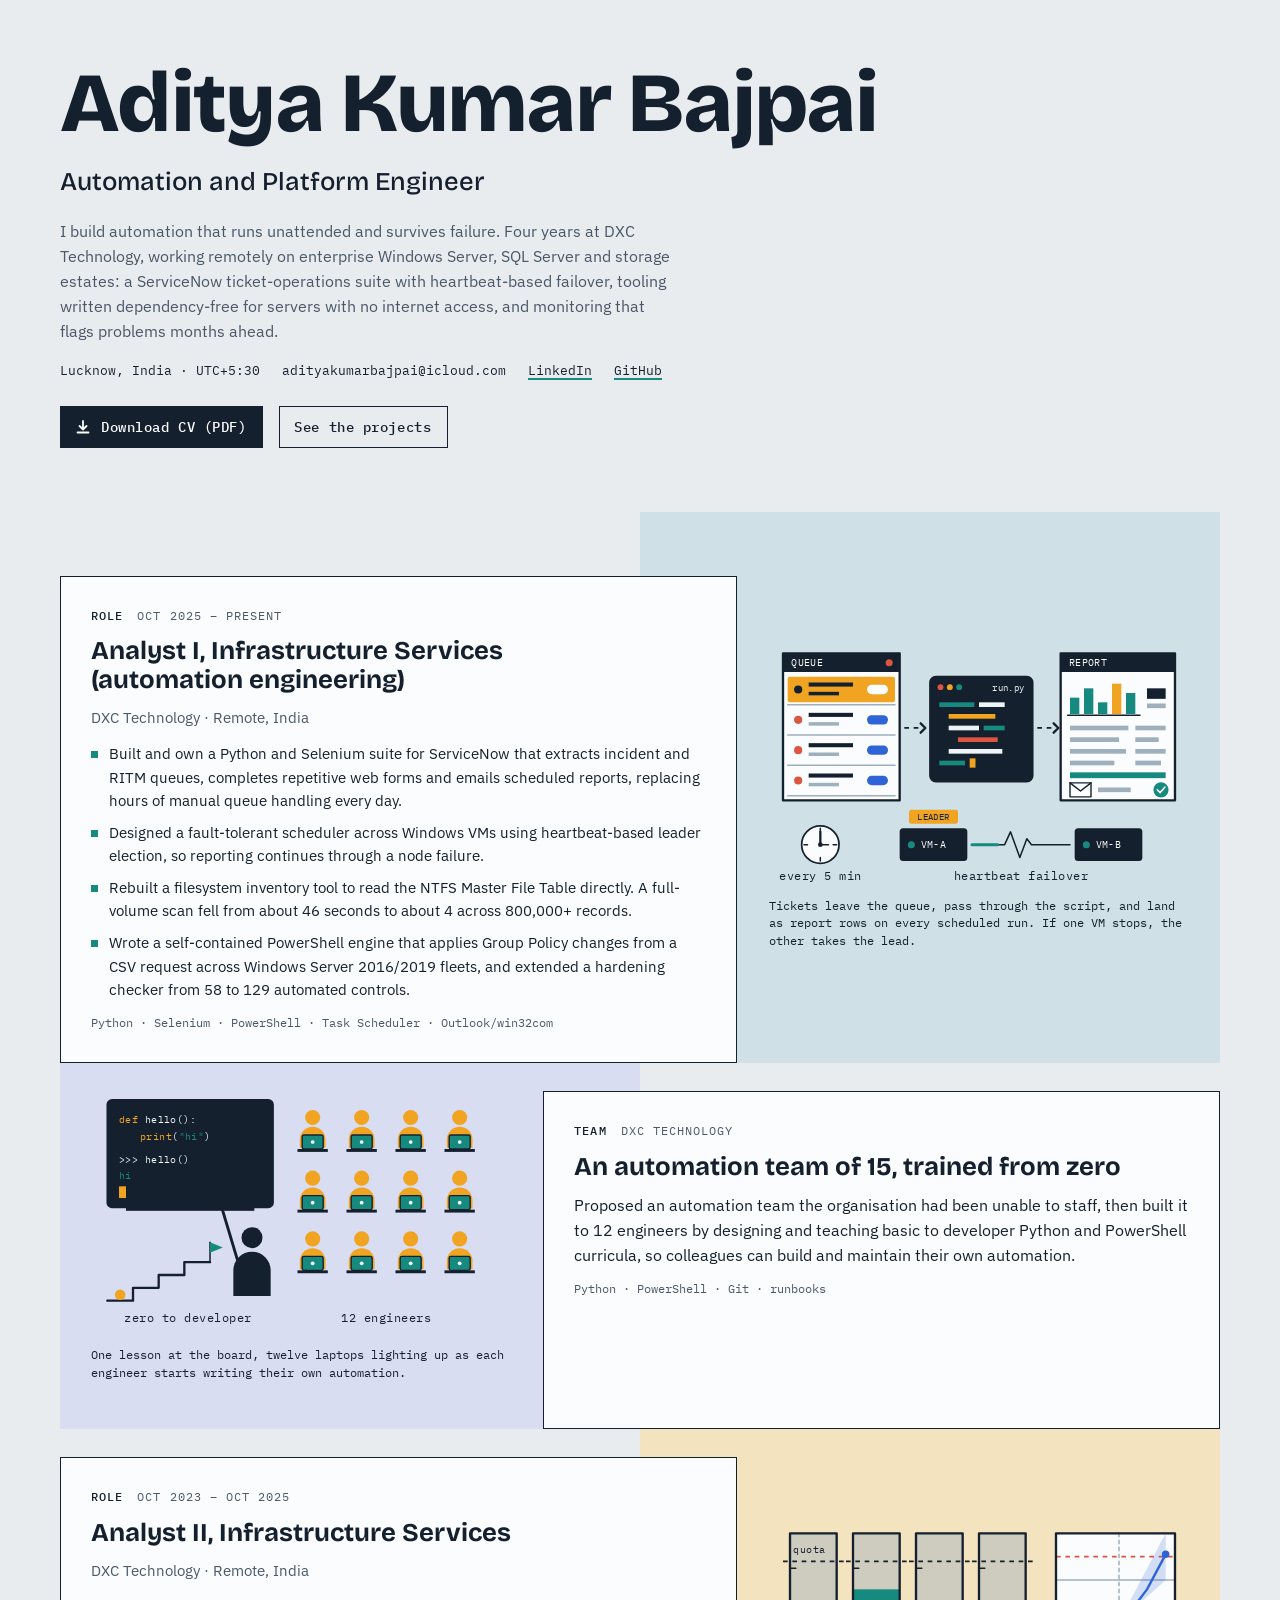
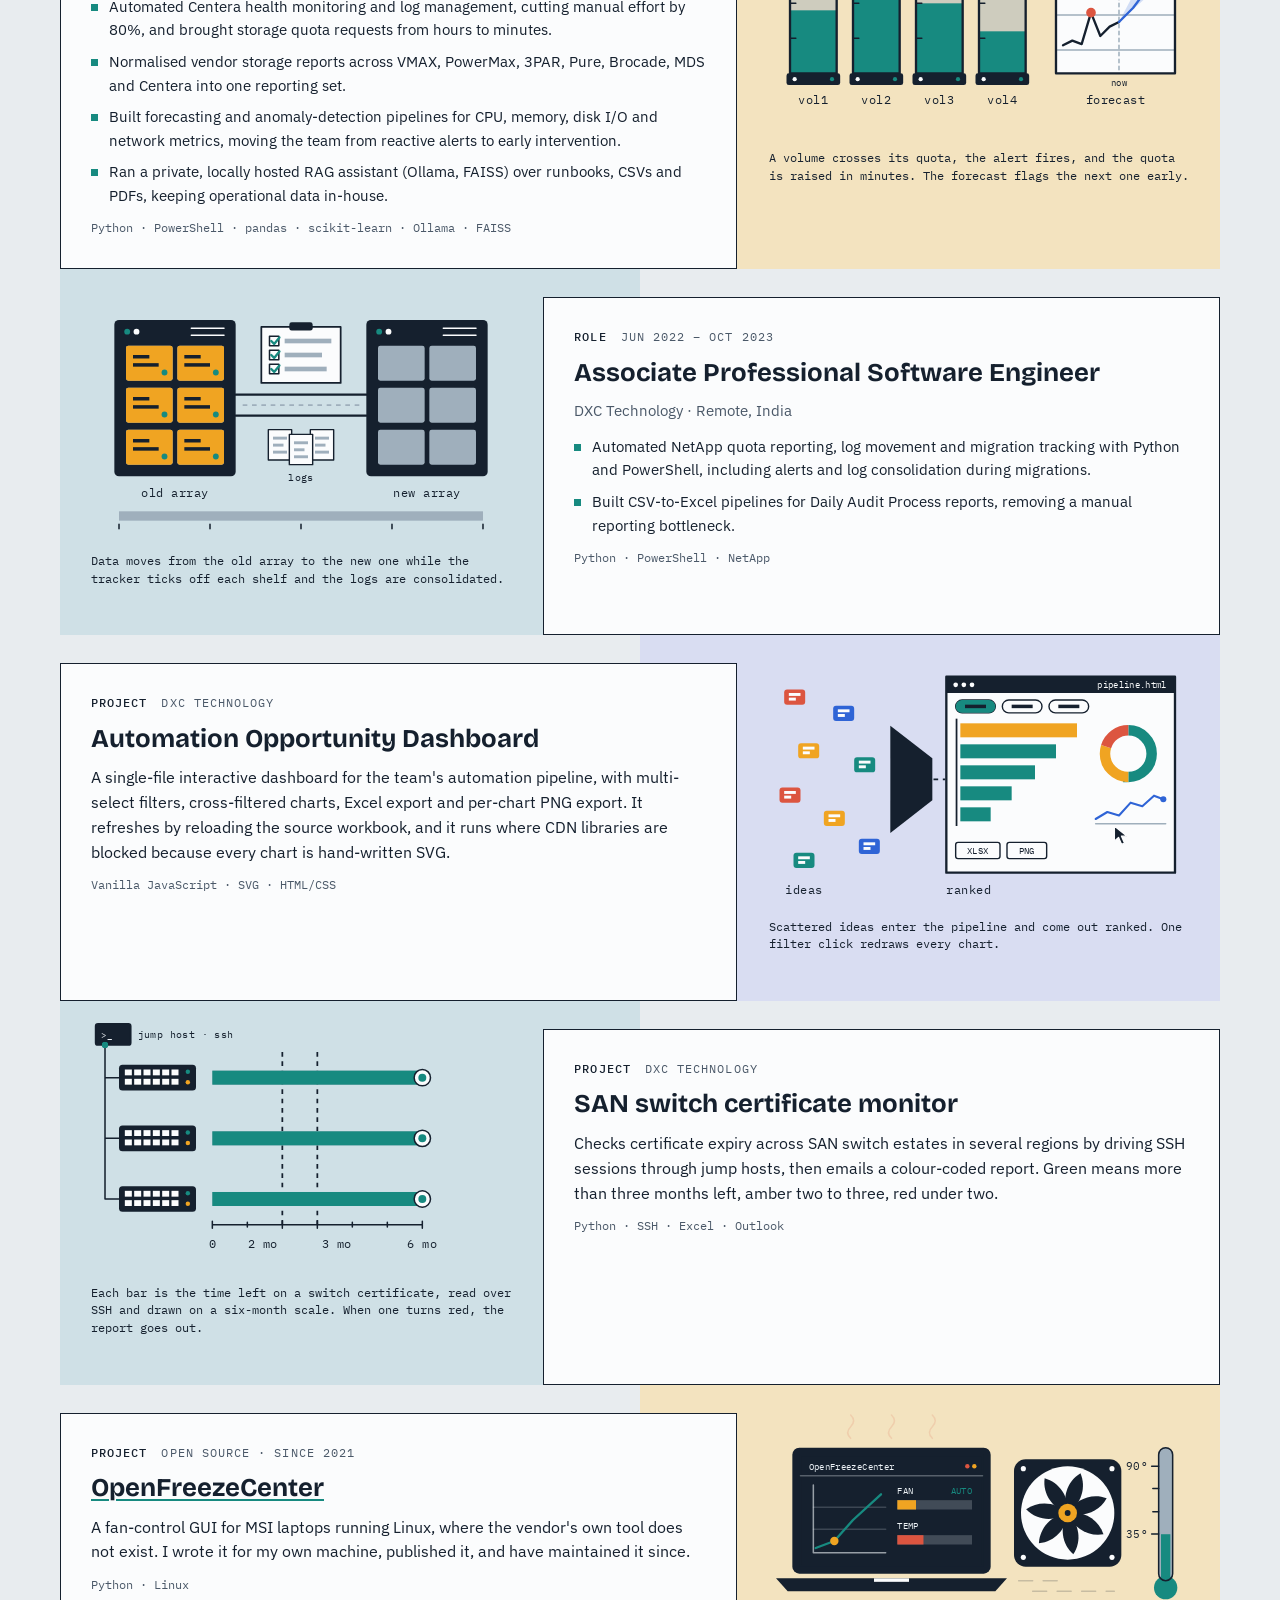
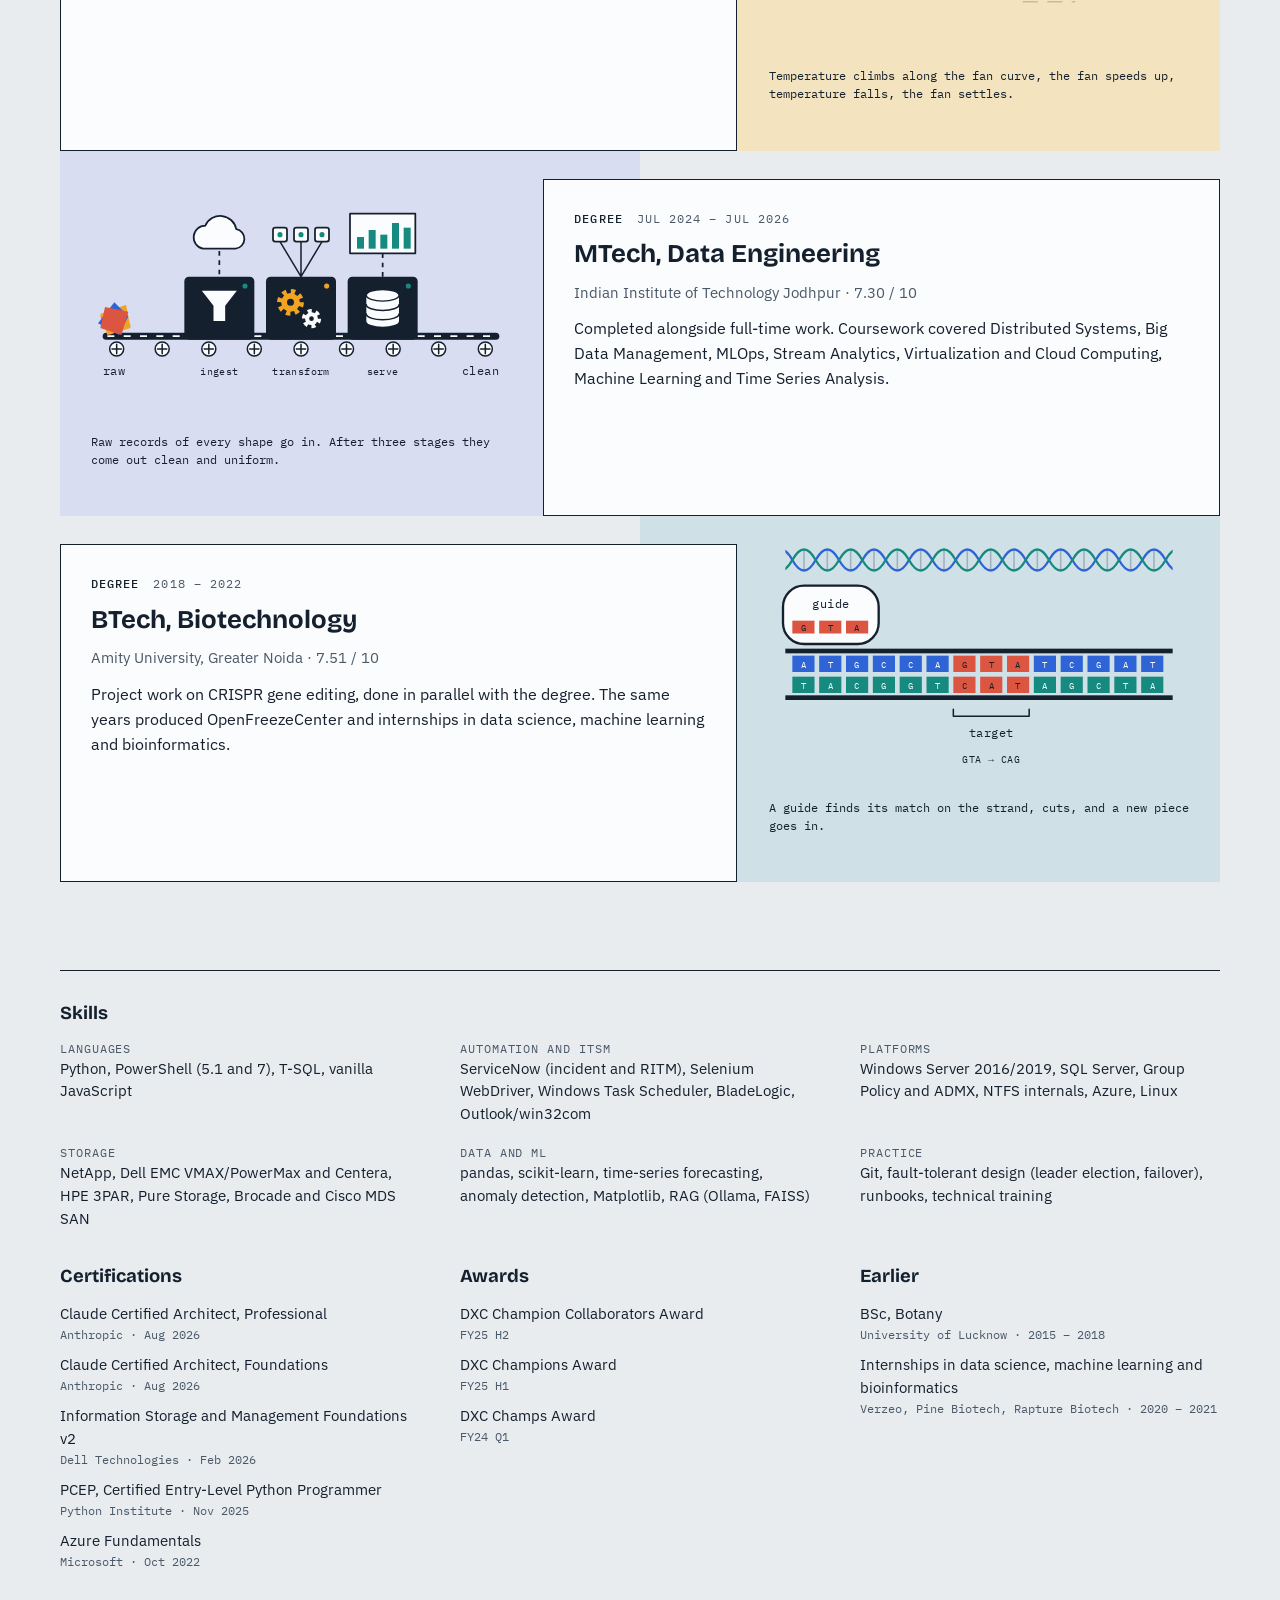
==== commit ded6cd80: "Modify team description in index.html Updated team size and curriculum description for clarity." ====
--- a/index.html
+++ b/index.html
@@ -300,7 +300,6 @@
 .a9-lab2{opacity:0;animation:a9-lab2 10s steps(1) infinite}
 @keyframes a9-lab2{0%{opacity:0}66%{opacity:1}96%,100%{opacity:0}}
 
-@media (prefers-reduced-motion: reduce){ .anim svg *{animation:none !important} }
 </style>
 
 <div class="wrap">
@@ -383,8 +382,8 @@
     <section class="row">
       <article class="tile">
         <p class="kind"><b>Team</b><span>DXC Technology</span></p>
-        <h2>An automation team of 12, trained from zero</h2>
-        <p>Proposed an automation team the organisation had been unable to staff, then built it to 12 engineers by designing and teaching zero to developer Python and PowerShell curricula, so colleagues can build and maintain their own automation.</p>
+        <h2>An automation team of 15, trained from zero</h2>
+        <p>Proposed an automation team the organisation had been unable to staff, then built it to 12 engineers by designing and teaching basic to developer Python and PowerShell curricula, so colleagues can build and maintain their own automation.</p>
         <p class="stack">Python · PowerShell · Git · runbooks</p>
       </article>
       <figure class="anim f-c">
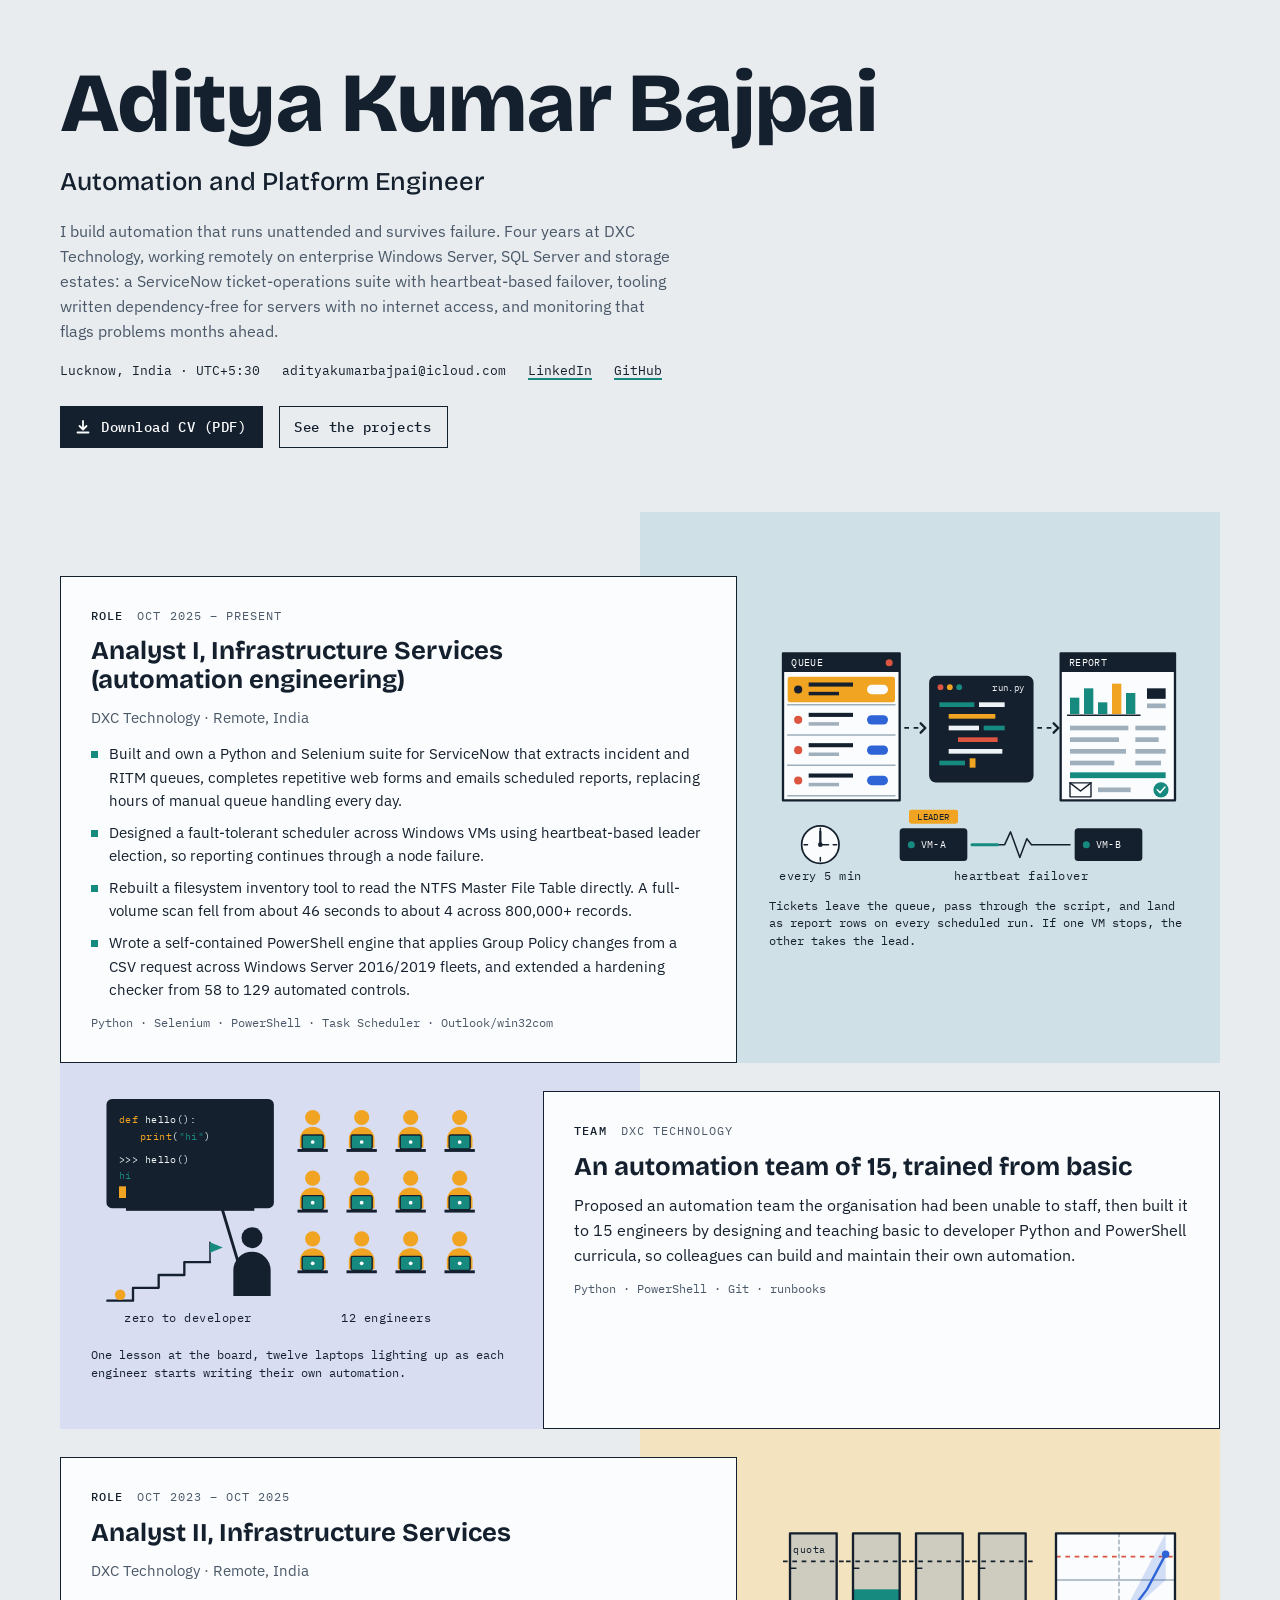
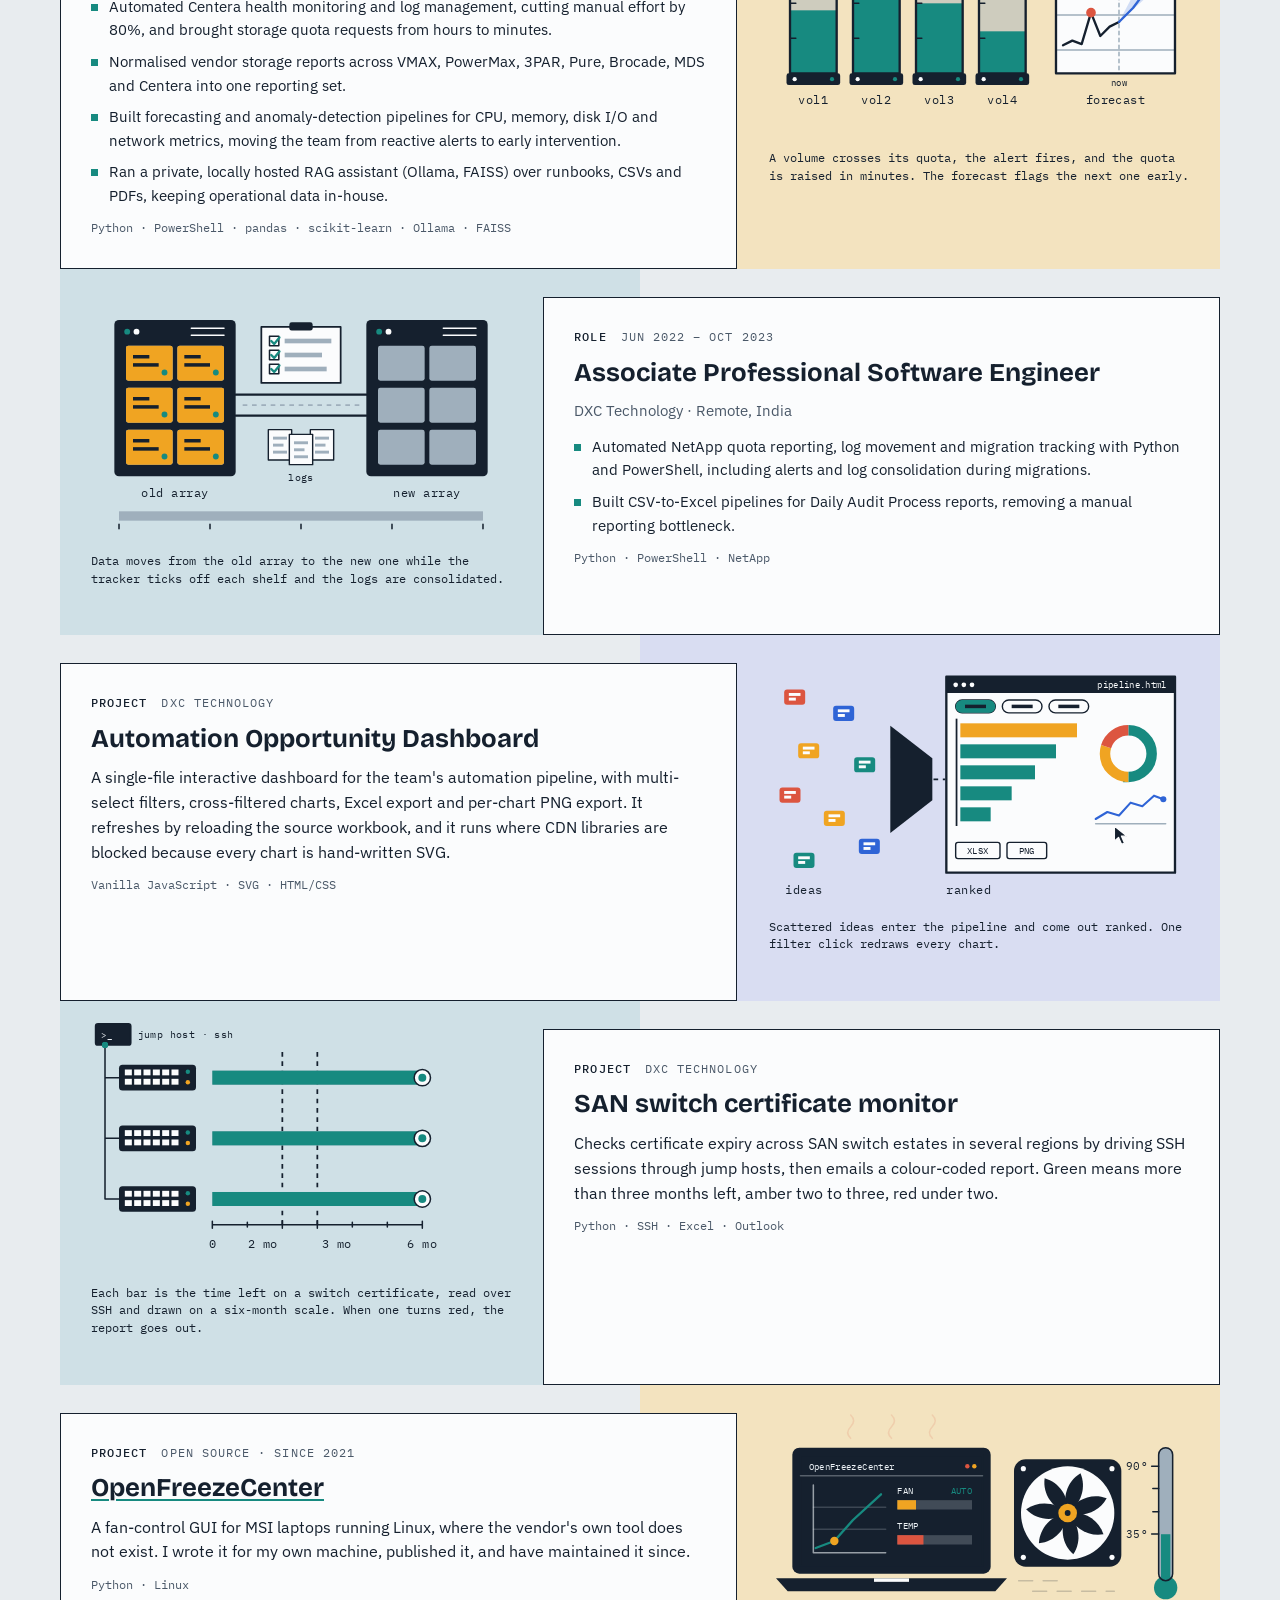
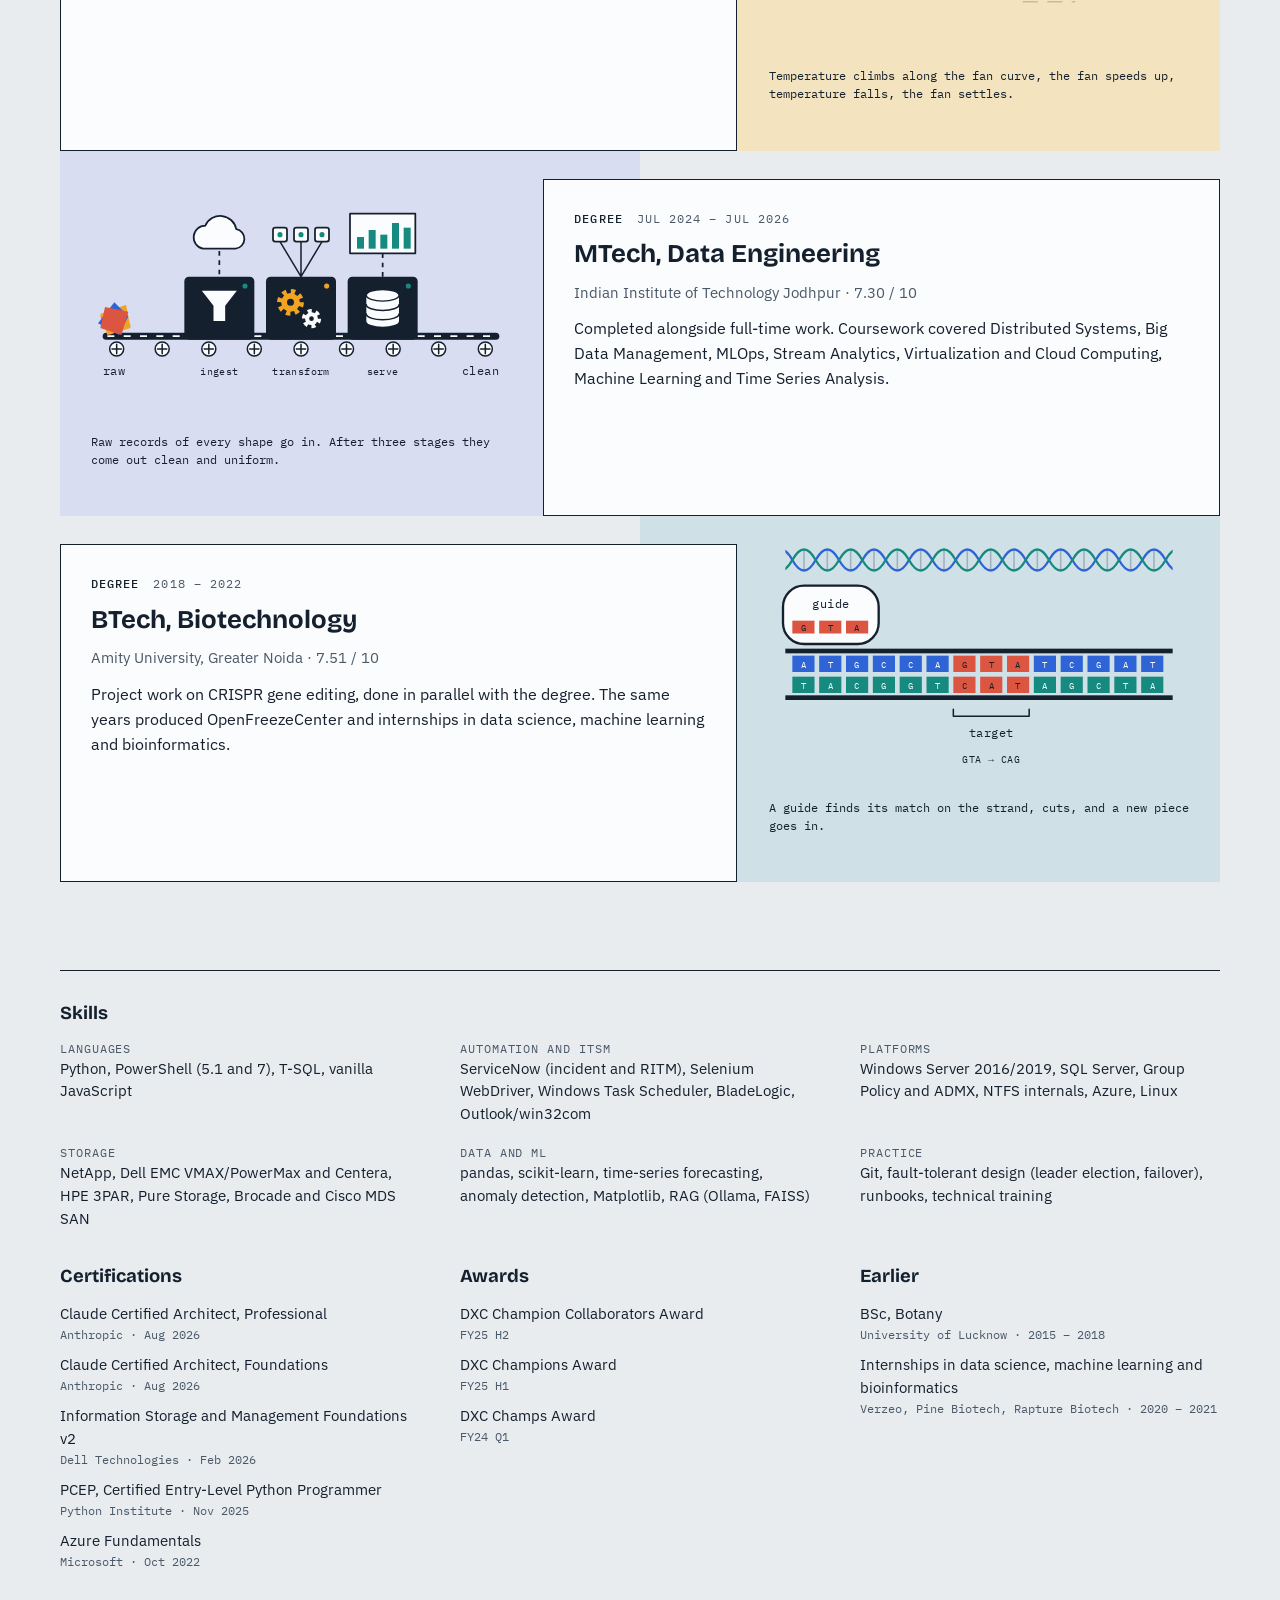
==== commit 8531c4a7: "Revise automation team description in index.html Updated the description of the automation team to r" ====
--- a/index.html
+++ b/index.html
@@ -382,8 +382,8 @@
     <section class="row">
       <article class="tile">
         <p class="kind"><b>Team</b><span>DXC Technology</span></p>
-        <h2>An automation team of 15, trained from zero</h2>
-        <p>Proposed an automation team the organisation had been unable to staff, then built it to 12 engineers by designing and teaching basic to developer Python and PowerShell curricula, so colleagues can build and maintain their own automation.</p>
+        <h2>An automation team of 15, trained from basic</h2>
+        <p>Proposed an automation team the organisation had been unable to staff, then built it to 15 engineers by designing and teaching basic to developer Python and PowerShell curricula, so colleagues can build and maintain their own automation.</p>
         <p class="stack">Python · PowerShell · Git · runbooks</p>
       </article>
       <figure class="anim f-c">
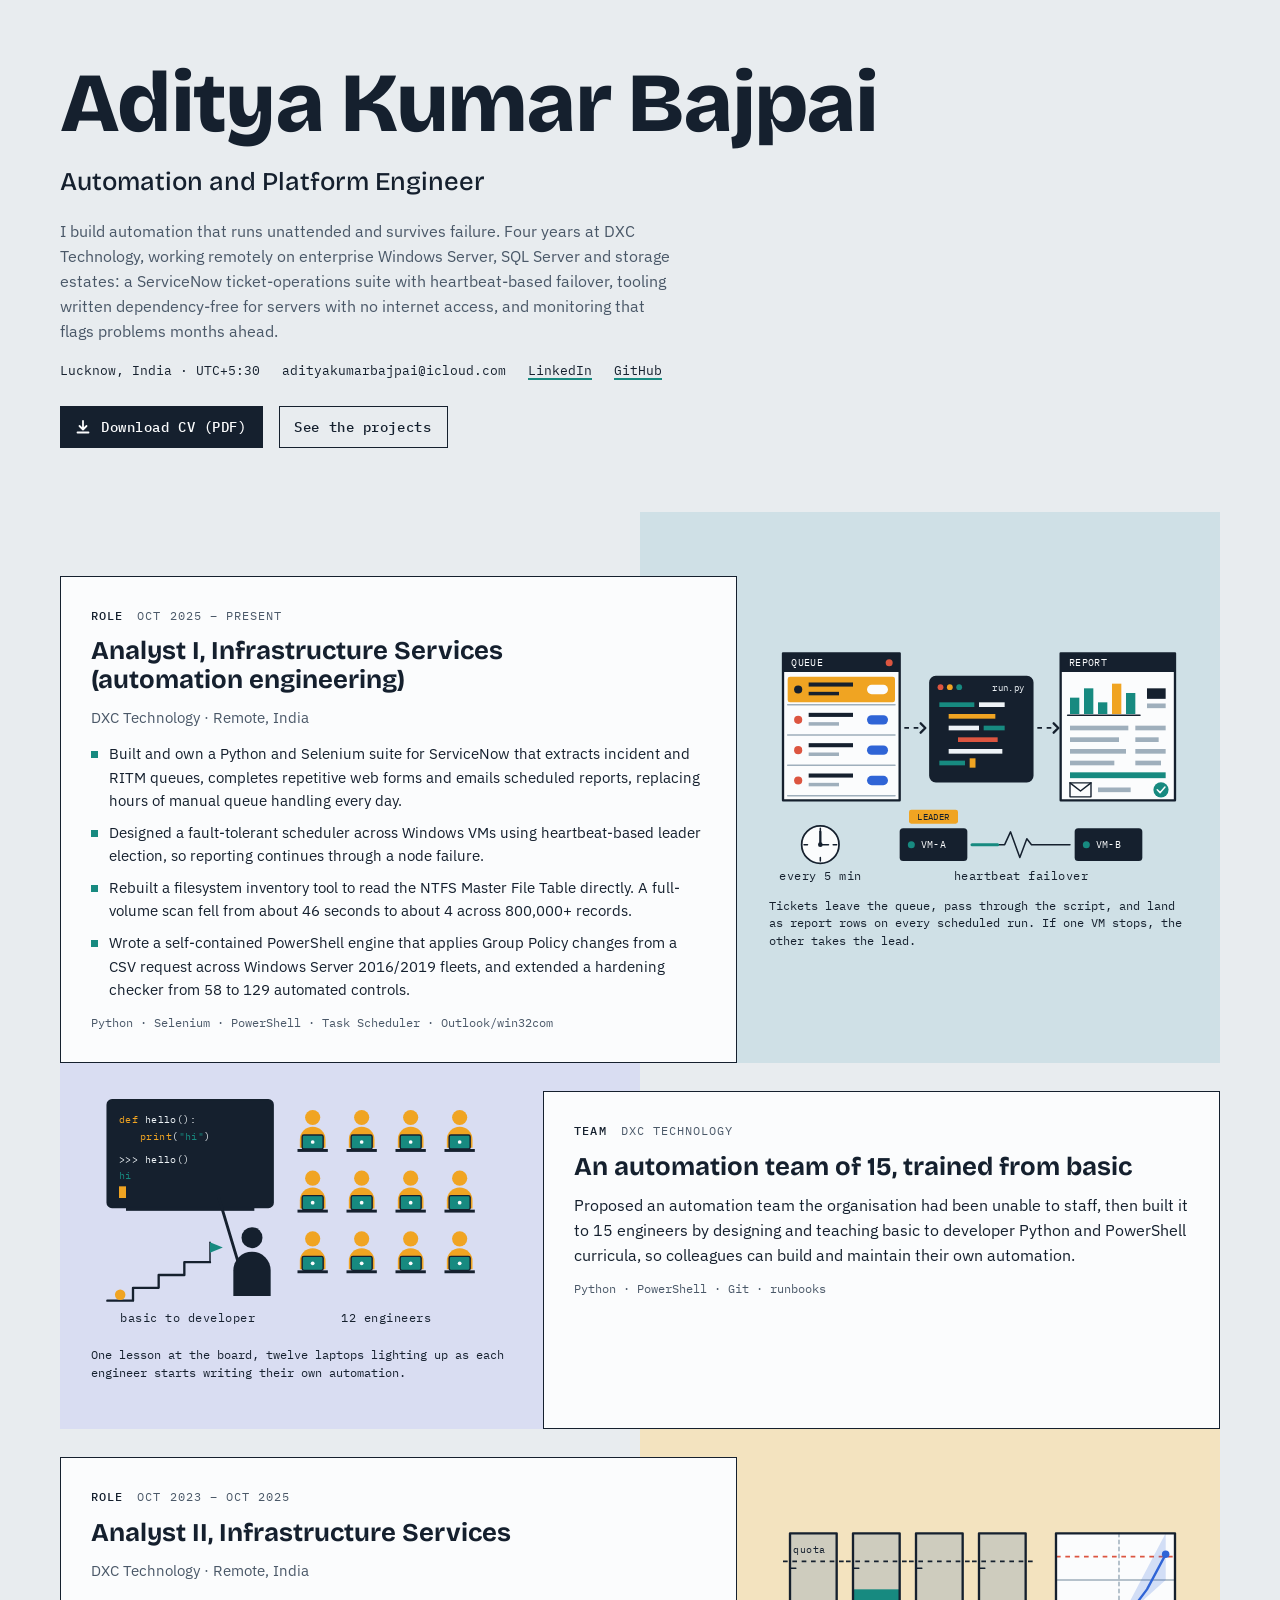
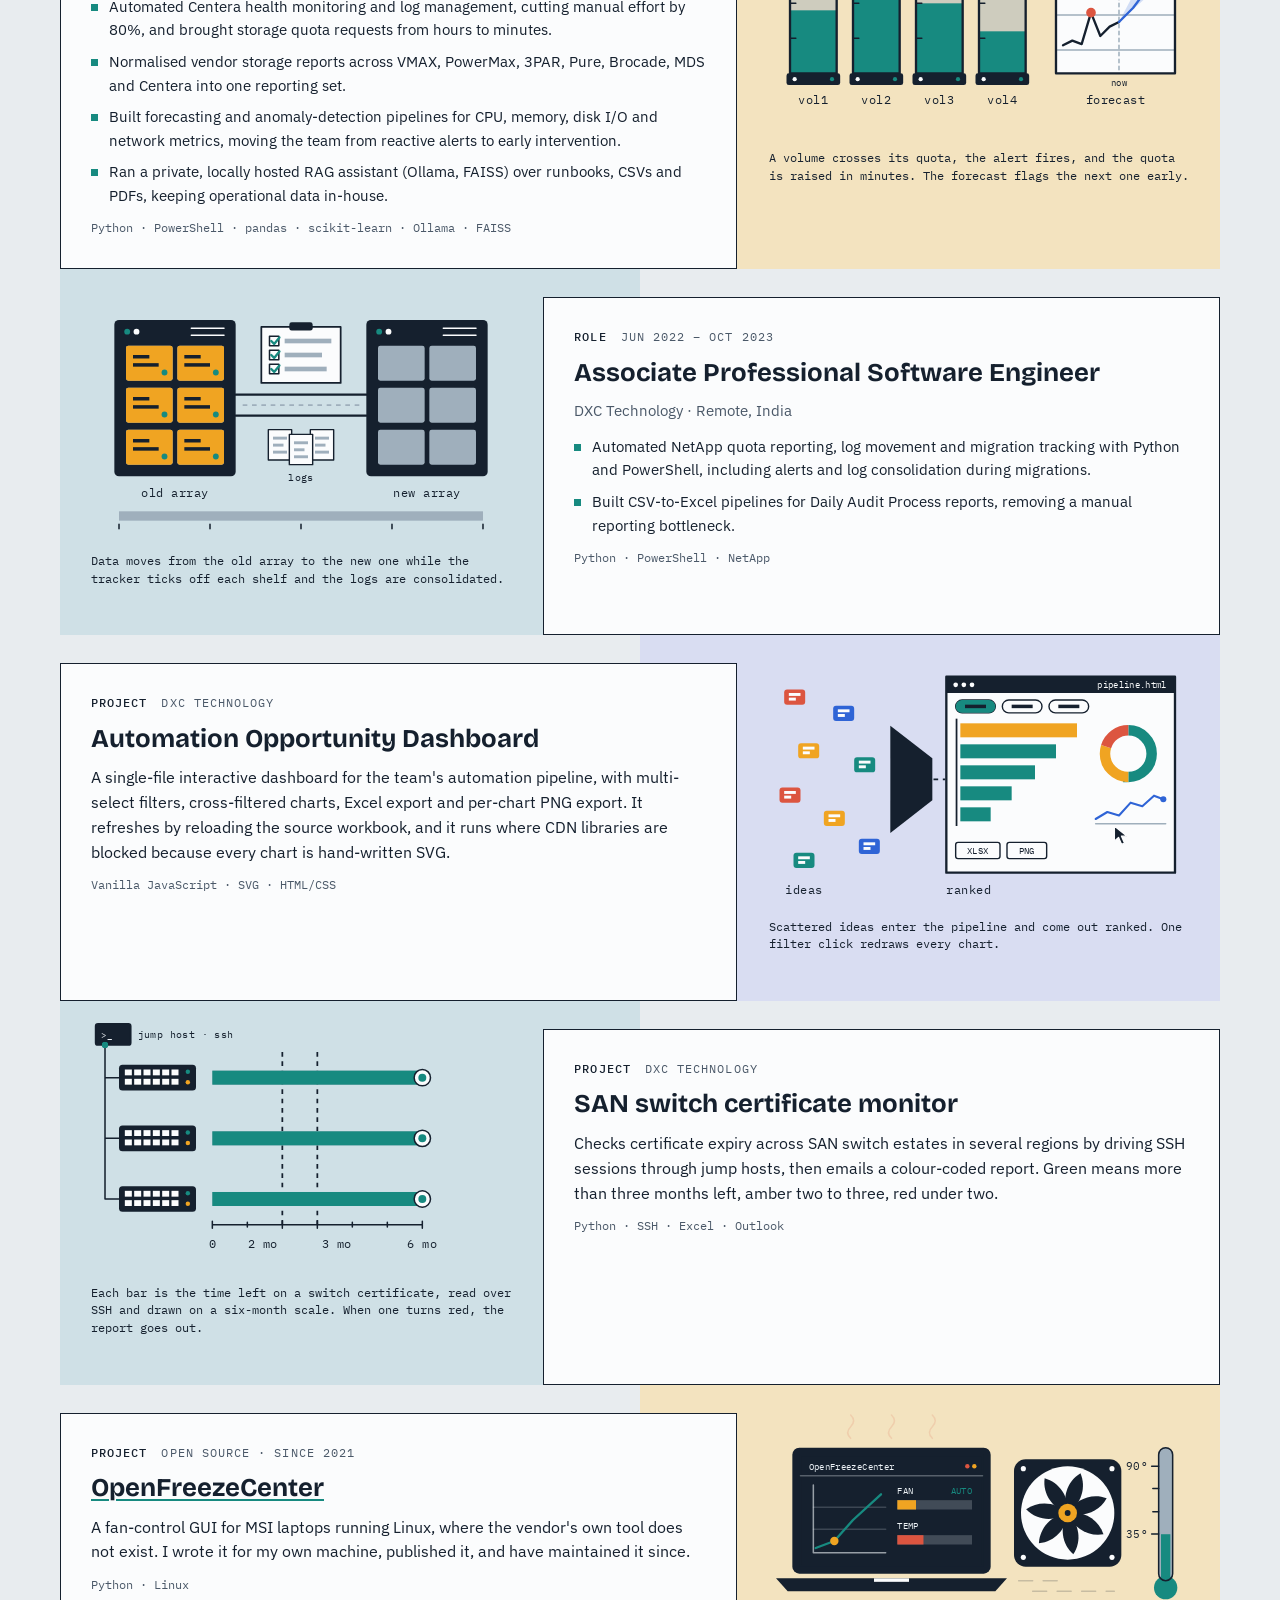
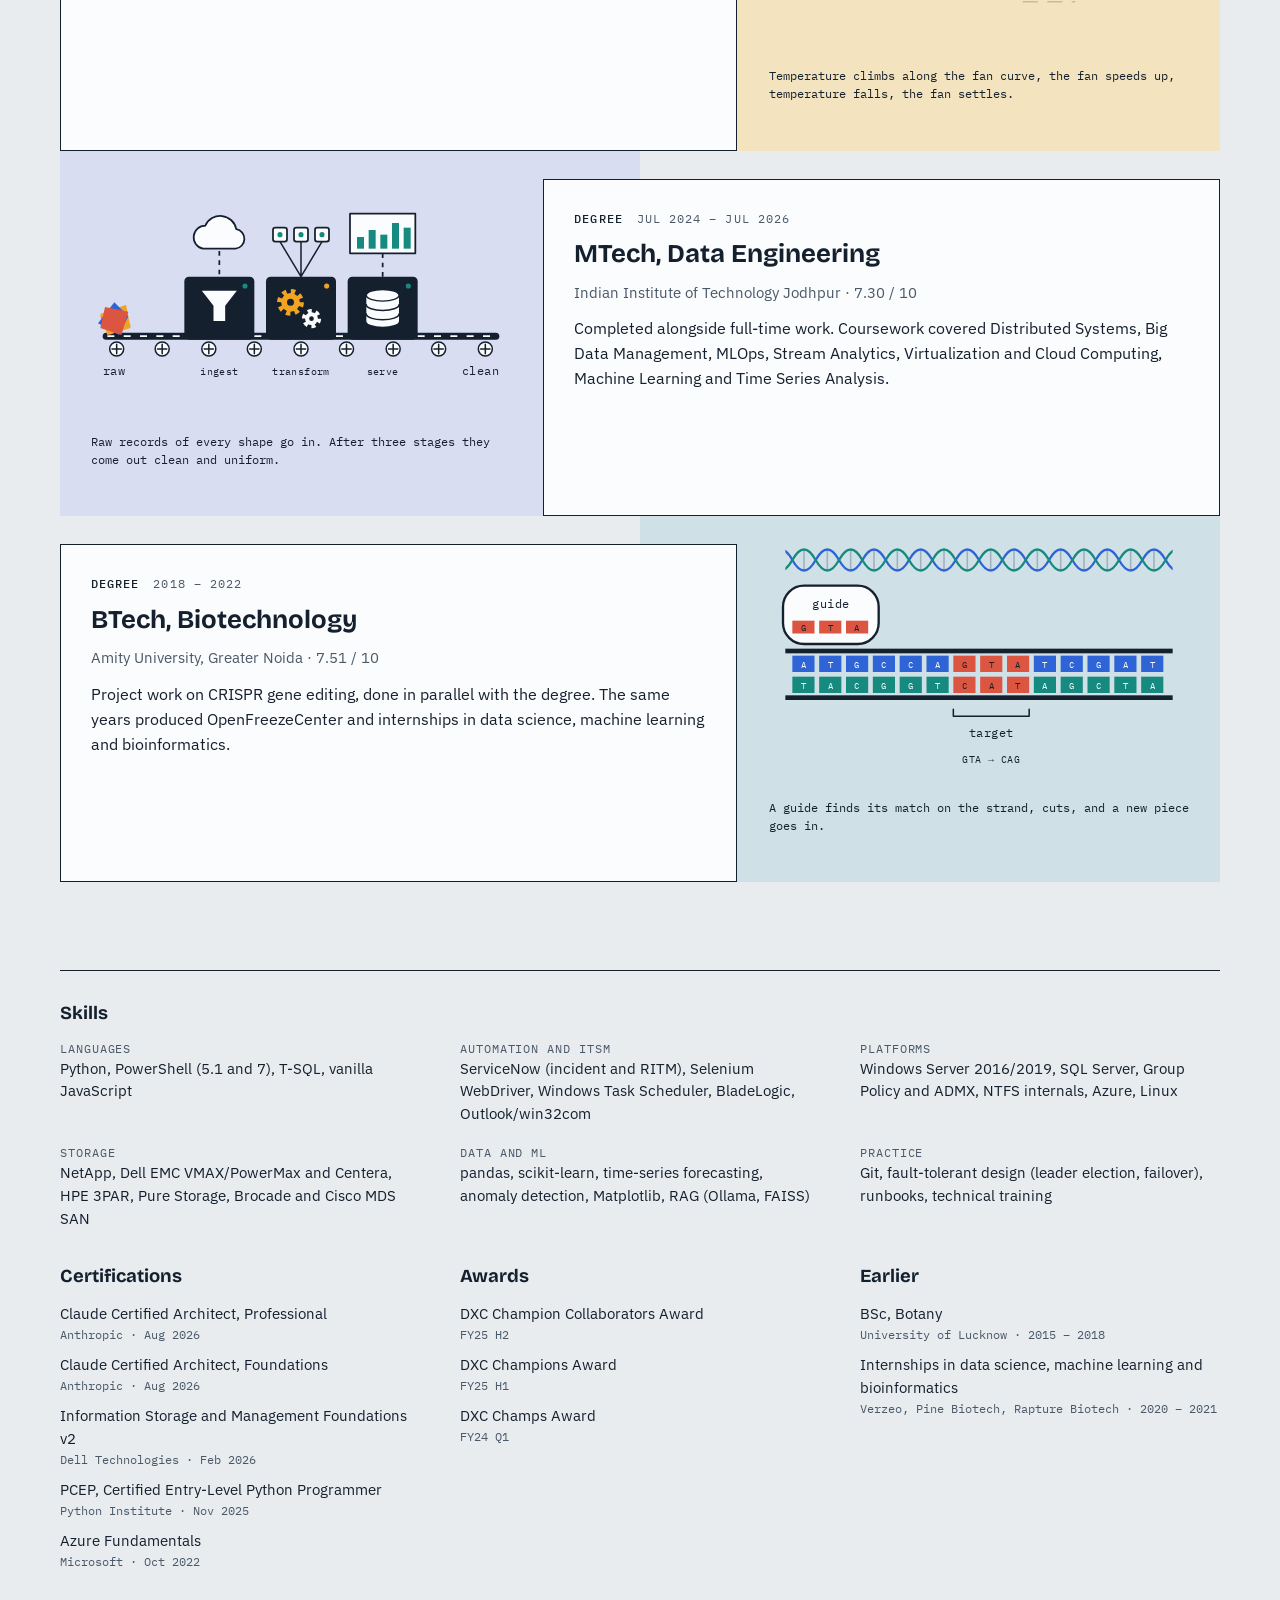
==== commit 80fae764: "Change text from 'zero to developer' to 'basic to developer'" ====
--- a/index.html
+++ b/index.html
@@ -404,7 +404,7 @@
           <circle class="sun a2-hop" cx="25" cy="185" r="4.5"/>
           <use href="#a2-seat" x="190" y="34" class="a2-seat" style="--i:0"/><use href="#a2-seat" x="232" y="34" class="a2-seat" style="--i:1"/><use href="#a2-seat" x="274" y="34" class="a2-seat" style="--i:2"/><use href="#a2-seat" x="316" y="34" class="a2-seat" style="--i:3"/><use href="#a2-seat" x="190" y="86" class="a2-seat" style="--i:4"/><use href="#a2-seat" x="232" y="86" class="a2-seat" style="--i:5"/><use href="#a2-seat" x="274" y="86" class="a2-seat" style="--i:6"/><use href="#a2-seat" x="316" y="86" class="a2-seat" style="--i:7"/><use href="#a2-seat" x="190" y="138" class="a2-seat" style="--i:8"/><use href="#a2-seat" x="232" y="138" class="a2-seat" style="--i:9"/><use href="#a2-seat" x="274" y="138" class="a2-seat" style="--i:10"/><use href="#a2-seat" x="316" y="138" class="a2-seat" style="--i:11"/>
           <text x="253" y="208" text-anchor="middle">12 engineers</text>
-          <text x="83" y="208" text-anchor="middle">zero to developer</text>
+          <text x="83" y="208" text-anchor="middle">basic to developer</text>
         </svg>
         <figcaption>One lesson at the board, twelve laptops lighting up as each engineer starts writing their own automation.</figcaption>
       </figure>
